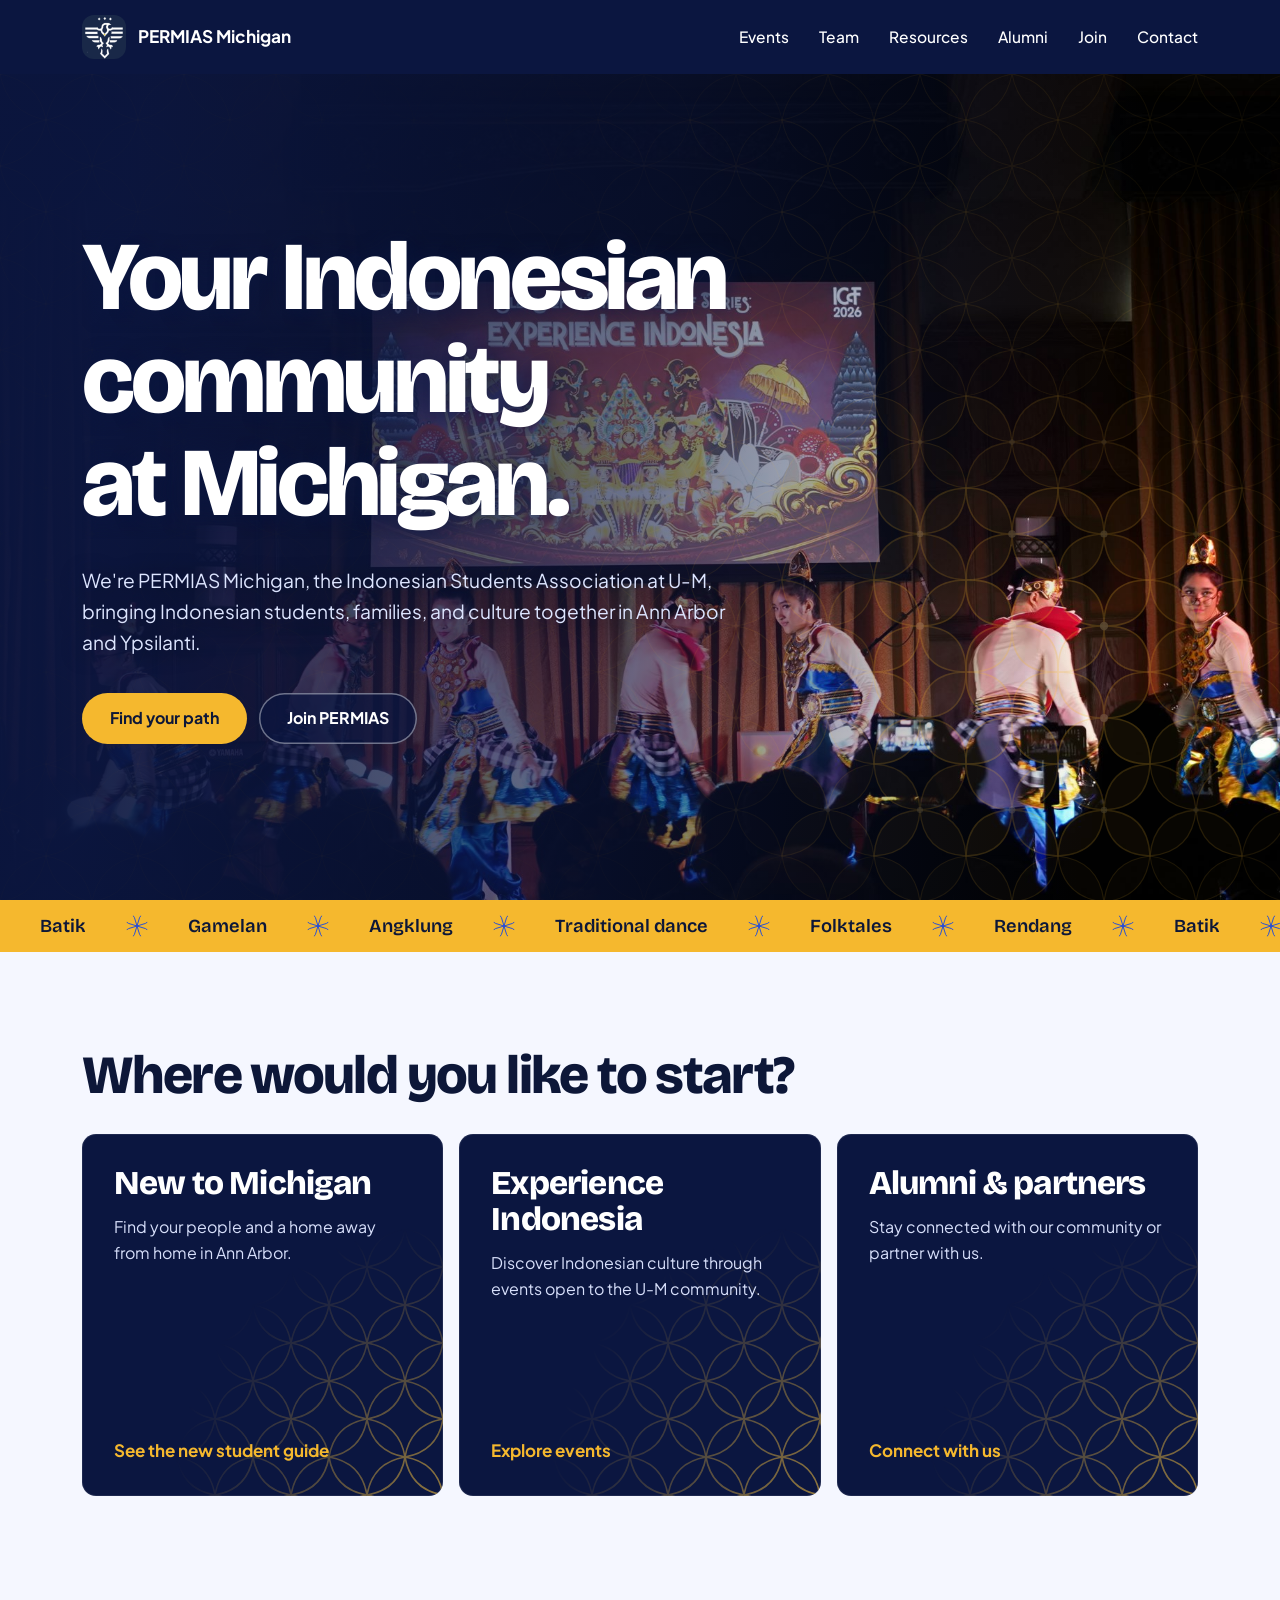
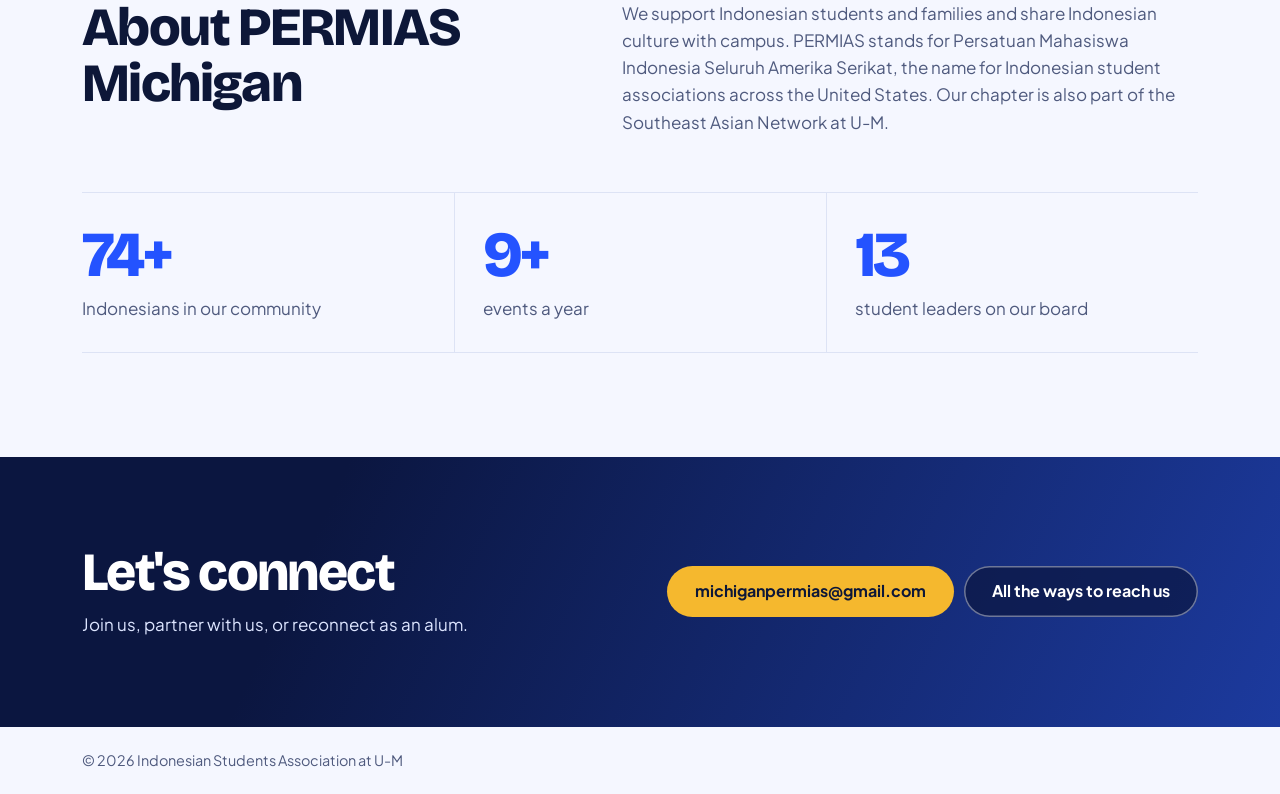
==== index.html @ 76fd30e3 "Add a Contact page with email and social links Co-Authored-By: Claude Opus 5.5 <noreply@anthropic.co" ====
<!doctype html>
<html lang="en">
<head>
<meta charset="utf-8">
<meta name="viewport" content="width=device-width, initial-scale=1">
<title>PERMIAS Michigan | Indonesian Students Association at U-M</title>
<meta name="description" content="The Indonesian Students Association at the University of Michigan, in Ann Arbor and Ypsilanti. Find community, events, and support with PERMIAS Michigan.">
<link rel="canonical" href="https://permias-michigan.github.io/">
<meta name="google-site-verification" content="ElSVhhSt5D8a2eiMkN7pmjzdXbxISYIVKENGP04A3Gk">
<meta name="theme-color" content="#0B1640">
<meta property="og:type" content="website">
<meta property="og:site_name" content="PERMIAS Michigan">
<meta property="og:title" content="PERMIAS Michigan">
<meta property="og:description" content="Your Indonesian community at the University of Michigan.">
<meta property="og:url" content="https://permias-michigan.github.io/">
<meta property="og:image" content="https://permias-michigan.github.io/assets/og.jpg">
<meta property="og:image:width" content="1200">
<meta property="og:image:height" content="630">
<meta name="twitter:card" content="summary_large_image">
<link rel="icon" href="assets/favicon.png">
<link rel="preconnect" href="https://fonts.googleapis.com">
<link rel="preconnect" href="https://fonts.gstatic.com" crossorigin>
<link href="https://fonts.googleapis.com/css2?family=Bricolage+Grotesque:opsz,wght@12..96,600;12..96,800&family=Plus+Jakarta+Sans:wght@400;500;700&display=swap" rel="stylesheet">
<link rel="stylesheet" href="css/styles.css?v=20261105a">
<script type="application/ld+json">
{
  "@context": "https://schema.org",
  "@graph": [
    {
      "@type": "WebSite",
      "@id": "https://permias-michigan.github.io/#website",
      "url": "https://permias-michigan.github.io/",
      "name": "PERMIAS Michigan",
      "alternateName": "Indonesian Students Association at U-M"
    },
    {
      "@type": "Organization",
      "@id": "https://permias-michigan.github.io/#organization",
      "name": "PERMIAS Michigan",
      "alternateName": [
        "PERMIAS University of Michigan",
        "PERMIAS U-M",
        "Indonesian Students Association at the University of Michigan"
      ],
      "url": "https://permias-michigan.github.io/",
      "logo": "https://permias-michigan.github.io/assets/logo.png",
      "email": "michiganpermias@gmail.com",
      "sameAs": [
        "https://www.instagram.com/indonesia.umich/"
      ]
    }
  ]
}
</script>
</head>
<body data-page="home">
<a class="skip" href="#main">Skip to content</a>
<header id="bar" class="bar"></header>
<main id="main">
<section class="hero" data-batik="hero">
  <div class="wrap hero-in">
    <h1><span class="ln"><span>Your Indonesian</span></span> <span class="ln"><span>community</span></span> <span class="ln"><span>at Michigan.</span></span></h1>
    <p class="hero-sub">We're PERMIAS Michigan, the Indonesian Students Association at U-M, bringing Indonesian students, families, and culture together in Ann Arbor and Ypsilanti.</p>
    <div class="actions hero-sub">
      <a class="btn sun" href="#paths">Find your path</a>
      <a class="btn ghost" href="join.html">Join PERMIAS</a>
    </div>
  </div>
</section>
<div class="marquee" aria-hidden="true"><div class="track"><div><span>Batik</span><span>Gamelan</span><span>Angklung</span><span>Traditional dance</span><span>Folktales</span><span>Rendang</span></div><div><span>Batik</span><span>Gamelan</span><span>Angklung</span><span>Traditional dance</span><span>Folktales</span><span>Rendang</span></div></div></div>
<div id="next-event"></div>
<section id="paths" class="paths-sec">
  <div class="wrap">
    <h2 class="reveal">Where would you like to start?</h2>
    <div class="paths">
      <a class="path p-navy reveal" href="resources.html#new-students">
        <h3>New to Michigan</h3>
        <p>Find your people and a home away from home in Ann Arbor.</p>
        <span class="go">See the new student guide</span>
      </a>
      <a class="path p-blue reveal" href="events.html">
        <h3>Experience Indonesia</h3>
        <p>Discover Indonesian culture through events open to the U-M community.</p>
        <span class="go">Explore events</span>
      </a>
      <a class="path p-gold reveal" href="alumni.html">
        <h3>Alumni &amp; partners</h3>
        <p>Stay connected with our community or partner with us.</p>
        <span class="go">Connect with us</span>
      </a>
    </div>
  </div>
</section>
<section id="about" class="wrap sec">
  <div class="intro reveal">
    <h2>About PERMIAS Michigan</h2>
    <p>We support Indonesian students and families and share Indonesian culture with campus. PERMIAS stands for Persatuan Mahasiswa Indonesia Seluruh Amerika Serikat, the name for Indonesian student associations across the United States. Our chapter is also part of the Southeast Asian Network at U-M.</p>
  </div>
  <ul class="stats reveal">
    <li><b data-count="80" data-suffix="+">80+</b><span>Indonesians in our community</span></li>
    <li><b data-count="10" data-suffix="+">10+</b><span>events a year</span></li>
    <li><b data-count="14">14</b><span>student leaders on our board</span></li>
  </ul>
</section>
</main>
<footer id="site-foot"></footer>
<script src="js/content.js?v=20261105a"></script>
<script src="js/main.js?v=20261105a"></script>
</body>
</html>
---- css/styles.css ----
:root{--night:#0B1640;--navy:#142458;--blue:#2453FF;--gold:#F5B82E;--gold-ink:#8A6200;--paper:#F5F7FF;--line:#DDE3F5;--ink:#0D1738;--soft:#4F5A7E;--ease:cubic-bezier(.2,.75,.2,1);--batik:url("../assets/kawung.svg")}
@view-transition{navigation:auto}
*{box-sizing:border-box}
html{scroll-behavior:smooth;scroll-padding-top:90px}
body{margin:0;background:var(--paper);color:var(--ink);font:400 1.0625rem/1.6 "Plus Jakarta Sans",system-ui,sans-serif;overflow-x:hidden}
img{display:block;max-width:100%}
a{color:inherit}
[hidden]{display:none!important}
:focus-visible{outline:3px solid var(--gold);outline-offset:3px}
h1,h2,h3,p,ul,ol,blockquote,figure{margin:0;padding:0}
ul,ol{list-style:none}
h1,h2,h3,.c-year,.card strong,.lead,blockquote{font-family:"Bricolage Grotesque","Plus Jakarta Sans",sans-serif}
.wrap{position:relative;max-width:1180px;margin-inline:auto;padding-inline:32px}
.sec{padding-block:104px}
.spaced{margin-top:88px}
.skip{position:absolute;left:-999px;background:var(--gold);padding:10px 16px;z-index:9}
.skip:focus{left:8px;top:8px}
.reveal{transition:opacity .75s var(--ease) var(--d,0ms),transform .75s var(--ease) var(--d,0ms)}
.js .reveal:not(.in){opacity:0;transform:translateY(26px)}

.bar{position:sticky;top:0;z-index:5;color:#fff;background:var(--night);transition:background .3s,box-shadow .3s}
.bar.scrolled{background:#0B1640f5;backdrop-filter:blur(14px);-webkit-backdrop-filter:blur(14px);box-shadow:0 8px 28px #0b164033}
.progress{position:absolute;left:0;right:0;bottom:0;height:2px;background:var(--gold);transform:scaleX(0);transform-origin:left}
.bar-in{display:flex;align-items:center;justify-content:space-between;min-height:74px}
.brand{display:flex;align-items:center;gap:12px;font-weight:700;font-size:1.08rem;text-decoration:none}
.brand img{width:44px;height:44px;border-radius:12px;transition:transform .5s var(--ease)}
.brand:hover img{transform:rotate(-6deg) scale(1.06)}
nav{display:flex;gap:30px}
nav a{position:relative;padding:8px 0;text-decoration:none;font-weight:500;font-size:.97rem}
nav a::after{content:"";position:absolute;left:0;right:0;bottom:2px;height:2px;background:var(--gold);transform:scaleX(0);transform-origin:right;transition:transform .35s var(--ease)}
nav a:hover::after,nav a[aria-current=page]::after{transform:scaleX(1);transform-origin:left}
.menu{display:none;padding:8px 18px;border:1px solid #ffffff55;border-radius:99px;background:none;color:#fff;font:inherit;font-weight:500;cursor:pointer}

.btn{position:relative;display:inline-block;overflow:hidden;padding:15px 28px;border:0;border-radius:99px;font:700 1rem/1.3 "Plus Jakarta Sans",sans-serif;text-decoration:none;text-align:center;cursor:pointer;transition:transform .3s var(--ease),box-shadow .3s,background .3s}
.btn:hover{transform:translateY(-3px)}
.sun{background:var(--gold);color:var(--ink)}
.sun:hover{box-shadow:0 12px 30px #f5b82e55}
.ghost{background:#0B1640b3;color:#fff;box-shadow:inset 0 0 0 1.5px #ffffff66}
.ghost:hover{background:#fff;color:var(--night)}
.blue{background:var(--blue);color:#fff}

.batik{position:absolute;inset:0;width:100%;height:100%;pointer-events:none}
.hero{position:relative;overflow:hidden;background:radial-gradient(90% 120% at 85% 20%,#1C3A9E 0,var(--night) 62%);color:#fff;touch-action:pan-y}
.hero-in{display:flex;flex-direction:column;justify-content:center;min-height:calc(100vh - 74px);max-height:900px;padding-block:80px}
.hero h1,p.hero-sub{text-shadow:0 2px 22px #0b1640d9}
h1{font-size:clamp(3rem,7.6vw,6.4rem);line-height:.98;font-weight:800;letter-spacing:-.035em}
.ln{display:block;overflow:hidden;padding-bottom:.08em}
.ln>span{display:block;animation:up 1s var(--ease) both}
.ln:nth-child(2)>span{animation-delay:.1s}
.ln:nth-child(3)>span{animation-delay:.2s}
@keyframes up{from{transform:translateY(105%)}}
.hero-sub{animation:fade 1s var(--ease) .45s both}
@keyframes fade{from{opacity:0;transform:translateY(16px)}}
p.hero-sub{max-width:46ch;margin-top:26px;font-size:1.2rem;color:#DDE5FF}
.actions{display:flex;flex-wrap:wrap;gap:12px;margin-top:36px}

.marquee{overflow:hidden;background:var(--gold);color:var(--ink)}
.track{display:flex;width:max-content;animation:slide 34s linear infinite}
.marquee:hover .track{animation-play-state:paused}
.track>div{display:flex}
.track span{display:flex;align-items:center;gap:40px;padding:15px 0 15px 40px;font:600 1.15rem "Bricolage Grotesque",sans-serif;white-space:nowrap}
.track span::after{content:"";width:22px;height:22px;background:url("../assets/kawung-blue.svg") center/44px;border-radius:50%}
@keyframes slide{to{transform:translateX(-50%)}}

h2{font-size:clamp(2rem,4.2vw,3.4rem);line-height:1.05;font-weight:800;letter-spacing:-.03em;margin-bottom:30px}
.intro{display:grid;grid-template-columns:1fr 1.2fr;gap:60px;align-items:start}
.intro h2{margin:0}
.intro p{color:var(--soft)}
.spot{position:relative;isolation:isolate;transform:var(--tilt,none);transition:transform .25s ease-out,box-shadow .3s,border-color .3s,opacity .75s var(--ease),translate .75s}
.spot::before{content:"";position:absolute;inset:0;z-index:-1;border-radius:inherit;background:var(--batik) center/64px;opacity:0;transition:opacity .3s;-webkit-mask-image:radial-gradient(190px at var(--mx,50%) var(--my,50%),#000,transparent);mask-image:radial-gradient(190px at var(--mx,50%) var(--my,50%),#000,transparent)}
.spot:hover::before{opacity:.75}

.festival{background:var(--night);color:#fff}
.fest-head{margin-bottom:44px}
.fest-head h2{margin-bottom:10px}
.tag{display:inline-block;margin-bottom:16px;padding:5px 14px;border-radius:99px;box-shadow:inset 0 0 0 1px #ffffff55;color:#fff!important;font-weight:500!important;font-size:.9rem!important}
.fest-actions{display:flex;flex-wrap:wrap;gap:12px;margin-top:36px}
.fest-actions .btn{margin:0}
.fest-head p{color:var(--gold);font-weight:700;font-size:1.12rem}
.festival .btn{margin-top:36px}
.stepper{--on:var(--gold);--muted:#ffffff2e;--dim:#BCC8EE;--box:#ffffff0d}
.light .stepper{--on:var(--blue);--muted:var(--line);--dim:var(--soft);--box:#fff}
.steps{position:relative;display:flex;gap:0;overflow-x:auto;scrollbar-width:none;padding-top:8px}
.steps::-webkit-scrollbar{display:none}
.steps::before,.fill{content:"";position:absolute;left:10%;width:80%;top:17px;height:2px;background:var(--muted)}
.fill{z-index:1;background:var(--on);transform:scaleX(var(--p,0));transform-origin:left;transition:transform .6s var(--ease)}
.step{position:relative;z-index:2;flex:1 0 150px;padding:30px 12px 18px;border:0;background:none;color:inherit;font:inherit;text-align:center;cursor:pointer}
.step::before{content:"";position:absolute;left:50%;top:0;width:20px;height:20px;margin-left:-10px;border-radius:50%;background:var(--night);box-shadow:inset 0 0 0 2px var(--muted);transition:background .3s,box-shadow .3s,transform .3s var(--ease)}
.light .step::before{background:var(--paper)}
.step.done::before{background:var(--on);box-shadow:none}
.step[aria-selected=true]::before{transform:scale(1.35);box-shadow:0 0 0 6px color-mix(in srgb,var(--on) 25%,transparent)}
.step:hover::before{transform:scale(1.25)}
.step time{display:block;font-weight:700;font-size:.92rem;color:var(--on)}
.step span{display:block;margin-top:3px;font-weight:500;font-size:.95rem;line-height:1.3;color:var(--dim);transition:color .2s}
.step[aria-selected=true] span,.step:hover span{color:inherit}
.panel{margin-top:18px;padding:38px 42px;min-height:186px;border-radius:24px;background:var(--box);box-shadow:inset 0 0 0 1px var(--muted)}
.panel-in{animation:fade .5s var(--ease) both}
.panel h3{font-size:clamp(1.6rem,3vw,2.3rem);line-height:1.1;font-weight:800;letter-spacing:-.02em}
.where{margin:8px 0 10px;font-weight:700;color:var(--on)}
.light .where{color:var(--blue)}
.panel p:last-child{max-width:62ch;color:var(--dim)}

.page-head{position:relative;overflow:hidden;background:radial-gradient(90% 130% at 85% 10%,#1C3A9E 0,var(--night) 65%);color:#fff;touch-action:pan-y}
.page-head .wrap{padding-block:84px}
.page-head h1{max-width:18ch;font-size:clamp(2.7rem,6vw,5rem);animation:fade .9s var(--ease) both}
.page-head p{margin-top:14px;max-width:50ch;font-size:1.2rem;color:#DDE5FF;animation:fade .9s var(--ease) .12s both}
.page-head p:empty{display:none}
.back{display:inline-block;margin-bottom:18px;font-weight:700;color:var(--gold)}
.facts{display:flex;flex-wrap:wrap;gap:10px;margin-top:24px;animation:fade .9s var(--ease) .22s both}
.facts li{padding:7px 16px;border-radius:99px;background:#ffffff14;box-shadow:inset 0 0 0 1px #ffffff40;font-weight:500;font-size:.94rem}
.note{color:var(--soft)}
.past-head{margin:88px 0 30px}
.past-head h2{margin:0}
.filters{display:flex;flex-wrap:wrap;gap:8px}
.chip{padding:9px 18px;border:1px solid var(--line);border-radius:99px;background:#fff;color:var(--ink);font:500 .95rem "Plus Jakarta Sans",sans-serif;cursor:pointer;transition:background .25s,color .25s,border-color .25s}
.chip:hover{border-color:var(--blue)}
.chip[aria-pressed=true]{background:var(--night);border-color:var(--night);color:#fff}
.cards{display:grid;grid-template-columns:repeat(3,1fr);gap:18px}
.cards .wide{grid-column:span 2}
.cards .full{grid-column:1/-1}
.two-up{grid-template-columns:repeat(2,1fr)}
.two-up .card{min-height:190px}
.two-up .wide .card{min-height:320px}
.two-up li:not(.wide) .card strong{margin-top:auto}
.card{display:flex;flex-direction:column;height:100%;min-height:300px;padding:30px;border-radius:24px;background:#fff;box-shadow:inset 0 0 0 1px var(--line);text-decoration:none;overflow:hidden}
.card::before{background-image:url("../assets/kawung-blue.svg")}
.card:hover{box-shadow:inset 0 0 0 1px var(--blue),0 22px 50px #0b164022}
.wide .card{background:var(--night);color:#fff;box-shadow:none}
.wide .card::before{background-image:var(--batik)}
.wide .card::after{content:"";position:absolute;inset:0;z-index:-2;background:var(--batik) right center/96px;opacity:.16;-webkit-mask-image:linear-gradient(90deg,transparent 35%,#000);mask-image:linear-gradient(90deg,transparent 35%,#000)}
.full .card{min-height:230px}
.wide .c-year{color:var(--gold)}
.wide .c-go{color:var(--gold)}
.card img{width:calc(100% + 60px);max-width:none;margin:-30px -30px 22px;height:200px;object-fit:cover;transition:transform .6s var(--ease)}
.card:hover img{transform:scale(1.05)}
.c-year{font-size:3.2rem;font-weight:800;letter-spacing:-.04em;line-height:1;margin-bottom:auto;padding-bottom:30px;color:var(--blue)}
.card strong{font-size:1.35rem;line-height:1.18;font-weight:800;letter-spacing:-.015em;margin-bottom:8px}
.wide .card strong{font-size:2rem}
.c-sum{font-size:.98rem;opacity:.86}
.c-go{margin-top:14px;font-weight:700;font-size:.95rem;color:var(--blue);transition:transform .3s var(--ease)}
.card:hover .c-go{transform:translateX(6px)}
.lead{max-width:30ch;font-size:clamp(1.6rem,3.2vw,2.5rem);line-height:1.15;font-weight:600;letter-spacing:-.02em;margin-bottom:28px}
.pills{display:flex;flex-wrap:wrap;gap:10px}
.pills li{padding:9px 18px;border-radius:99px;background:#fff;box-shadow:inset 0 0 0 1px var(--line);font-weight:500;font-size:.96rem;transition:transform .3s var(--ease),box-shadow .3s}
.pills li:hover{transform:translateY(-3px);box-shadow:inset 0 0 0 1px var(--blue)}
blockquote{position:relative;overflow:hidden;margin-top:52px;padding:64px 56px;border-radius:24px;background:var(--night);color:#fff;font-size:clamp(1.7rem,3.8vw,3rem);line-height:1.1;font-weight:800;letter-spacing:-.025em}
cite{position:relative;z-index:1;display:block;margin-top:18px;font:500 .95rem/1.4 "Plus Jakarta Sans",sans-serif;letter-spacing:0;color:var(--gold)}
.gallery{display:grid;grid-template-columns:repeat(auto-fill,minmax(250px,1fr));gap:14px}
.gallery button{position:relative;display:block;width:100%;padding:0;border:0;background:none;cursor:zoom-in;border-radius:18px;overflow:hidden}
.gallery img{width:100%;aspect-ratio:4/3;object-fit:cover;transition:transform .6s var(--ease)}
.gallery button:hover img{transform:scale(1.06)}
.cap{position:absolute;left:10px;right:10px;bottom:10px;padding:6px 12px;border-radius:12px;background:#0b1640d9;color:#fff;font-size:.9rem;text-align:left;opacity:0;transform:translateY(6px);transition:opacity .3s,transform .3s}
.gallery button:hover .cap,.gallery button:focus-visible .cap{opacity:1;transform:none}
.viewer{width:min(1000px,94vw);max-height:94vh;padding:16px;border:0;border-radius:24px;background:#fff;color:var(--ink)}
.viewer[open]{animation:fade .35s var(--ease)}
.viewer::backdrop{background:#0B1640e8}
.viewer img{width:100%;max-height:72vh;object-fit:contain;border-radius:12px}
.swap{animation:fade .35s var(--ease)}
.viewer figcaption{margin-top:10px}
.v-ctl{display:flex;flex-wrap:wrap;gap:8px;margin-top:12px}
.v-ctl button{padding:9px 18px;border:1px solid var(--line);border-radius:99px;background:#fff;color:var(--ink);font:inherit;font-weight:500;cursor:pointer}
.v-ctl button:hover{border-color:var(--blue)}
.v-close{margin-left:auto}
.pager:empty{display:none}
.pager{display:flex;flex-wrap:wrap;gap:12px 28px;margin-top:72px;padding-top:26px;border-top:1px solid var(--line);font-weight:500}
.pager .next{margin-left:auto;font-weight:700;color:var(--blue)}
.people{display:grid;grid-template-columns:repeat(4,1fr);gap:18px}
.person{padding:18px 18px 24px;border-radius:24px;background:#fff;box-shadow:inset 0 0 0 1px var(--line)}
.person::before{background-image:url("../assets/kawung-blue.svg")}
.person:hover{box-shadow:inset 0 0 0 1px var(--blue),0 22px 50px #0b164022}
.avatar{position:relative;aspect-ratio:1;border-radius:16px;overflow:hidden;margin-bottom:16px;background:var(--night) var(--batik) center/72px;transition:background-size .7s var(--ease)}
.person:hover .avatar{background-size:92px}
.avatar img{width:100%;height:100%;object-fit:cover;transition:transform .6s var(--ease)}
.person:hover .avatar img{transform:scale(1.05)}
.person h3{font-size:1.35rem;line-height:1.2;font-weight:800;letter-spacing:-.015em}
.person .role{color:var(--blue);font-weight:700}
.person p{font-size:.95rem}
.join{display:flex;flex-direction:column;justify-content:flex-end;gap:6px;background:var(--night);color:#fff;box-shadow:none;padding:26px}
.join .btn{margin-top:14px}
.contact{position:relative;overflow:hidden;background:linear-gradient(115deg,var(--night) 25%,#1C3A9E);color:#fff;touch-action:pan-y}
.contact-in{display:flex;align-items:center;justify-content:space-between;gap:30px;flex-wrap:wrap;padding-block:88px}
.contact h2{margin-bottom:10px}
.contact p{color:#DDE5FF}
.contact-links{display:flex;flex-wrap:wrap;gap:10px}
.mail{overflow-wrap:anywhere}
.foot{padding-block:22px;color:var(--soft);font-size:.9rem}
.hero-photo{position:absolute;inset:0;width:100%;height:100%;object-fit:cover;animation:drift 18s ease-out both}
@keyframes drift{from{transform:scale(1.1)}}
.hero-shade{position:absolute;inset:0;background:linear-gradient(95deg,#0B1640f2 10%,#0B164099 50%,#0B164000 85%)}
.has-photo .batik{opacity:.28}
.wide .card img{height:340px;object-position:center 55%}
.paths-sec{padding-top:96px}
.paths{display:grid;grid-template-columns:repeat(3,1fr);gap:16px}
.path{position:relative;isolation:isolate;overflow:hidden;aspect-ratio:1;display:flex;flex-direction:column;padding:32px;border-radius:14px;background:var(--night);color:#fff;text-decoration:none;box-shadow:inset 0 0 0 1px #ffffff14;transition:background .35s,box-shadow .35s,translate .35s var(--ease),opacity .75s var(--ease) var(--d,0ms),transform .75s var(--ease) var(--d,0ms)}
.path::before{content:"";position:absolute;z-index:-1;inset:0;background:var(--batik) right bottom/76px;opacity:.55;-webkit-mask-image:radial-gradient(75% 75% at 100% 100%,#000,transparent);mask-image:radial-gradient(75% 75% at 100% 100%,#000,transparent);transition:opacity .4s,background-size .8s var(--ease)}
.path:hover,.path:focus-visible{background:var(--navy);translate:0 -6px;box-shadow:inset 0 0 0 1px var(--gold),0 22px 44px #0b164033}
.path:hover::before,.path:focus-visible::before{opacity:1;background-size:92px}
.path h3{font-size:clamp(1.7rem,2.6vw,2.2rem);line-height:1.08;font-weight:800;letter-spacing:-.025em;margin-bottom:12px}
.path p{max-width:28ch;font-size:1rem;color:#D7DFFA}
.go{margin-top:auto;font-weight:700;color:var(--gold);transition:transform .35s var(--ease)}
.path:hover .go{transform:translateX(6px)}
.team-filters{margin-bottom:56px}
.dept+.dept{margin-top:80px}
.dept-head{display:flex;flex-wrap:wrap;align-items:baseline;gap:6px 22px;margin-bottom:26px}
.dept-head h2{margin:0}
.dept-head p{color:var(--soft)}
.join-row{display:flex;flex-wrap:wrap;align-items:center;justify-content:space-between;gap:22px;margin-top:72px;padding:40px 44px;border-radius:24px;background:var(--night);color:#fff}
.join-row h2{margin-bottom:6px;font-size:clamp(1.6rem,3vw,2.3rem)}
.person{padding:0;overflow:hidden}
.person-btn{display:flex;flex-direction:column;align-items:flex-start;width:100%;height:100%;padding:14px 14px 20px;border:0;background:none;color:inherit;font:inherit;text-align:left;cursor:pointer}
.person-btn .avatar{width:100%;margin-bottom:14px}
.p-name{font:800 1.35rem/1.2 "Bricolage Grotesque",sans-serif;letter-spacing:-.015em}
.person-btn .role{color:var(--blue);font-weight:700;font-size:.92rem;line-height:1.35}
.p-deg{margin-top:4px;color:var(--soft);font-size:.92rem;line-height:1.4}
.p-go{margin-top:auto;padding-top:12px;font-weight:700;font-size:.92rem;color:var(--blue);transition:transform .3s var(--ease)}
.person:hover .p-go{transform:translateX(6px)}
.avatar{aspect-ratio:4/5;background-size:64px;background-position:center}
.pf-card:has(.pf-photo[hidden]){grid-template-columns:1fr;min-height:0;height:auto}
.profile{width:min(900px,94vw);max-height:92vh;padding:0;border:0;border-radius:24px;overflow:auto;background:#fff;color:var(--ink)}
.profile[open]{animation:fade .35s var(--ease)}
.profile::backdrop{background:#0B1640e8}
.pf-card{display:grid;grid-template-columns:minmax(0,5fr) minmax(0,6fr);min-height:460px}
.pf-photo{width:100%;height:100%;object-fit:cover;object-position:center top;background:var(--night)}
.pf-right{display:flex;flex-direction:column;padding:34px}
.pf-body{flex:1}
.pf-in{animation:fade .4s var(--ease) both}
.pf-in h2{margin-bottom:6px;font-size:clamp(2.2rem,5vw,3.2rem)}
.pf-in .role{color:var(--blue);font-weight:700}
.pf-deg{color:var(--soft)}
.pf-in dl{margin:22px 0}
.pf-in dt{margin-top:14px;font-weight:700}
.pf-in dd{margin:0;color:var(--soft)}
.pf-count{align-self:center;margin-left:6px;color:var(--soft);font-size:.92rem}
.stats{display:grid;grid-template-columns:repeat(3,1fr);margin-top:56px;border-block:1px solid var(--line)}
.stats li{padding:30px 28px;border-left:1px solid var(--line)}
.stats li:first-child{border-left:0;padding-left:0}
.stats b{display:block;font:800 clamp(2.6rem,5vw,4.2rem)/1 "Bricolage Grotesque",sans-serif;letter-spacing:-.04em;color:var(--blue)}
.stats span{display:block;margin-top:8px;color:var(--soft)}
.res-title{margin-top:72px}
.res-title:first-child{margin-top:0}
.res-title{scroll-margin-top:96px}
.res-grid{display:grid;grid-template-columns:repeat(3,1fr);gap:16px}
.res-card{display:flex;flex-direction:column;height:100%;min-height:230px;padding:28px;border-radius:14px;background:#fff;box-shadow:inset 0 0 0 1px var(--line);text-decoration:none}
.res-card::before{background-image:url("../assets/kawung-blue.svg")}
.res-card:hover{box-shadow:inset 0 0 0 1px var(--blue),0 18px 40px #0b164022}
.res-card h3{font-size:1.35rem;line-height:1.2;font-weight:800;letter-spacing:-.015em;margin-bottom:10px}
.res-card p{color:var(--soft);font-size:.98rem}
.res-card .c-go{margin-top:auto;padding-top:16px}
.res-card:hover .c-go{transform:translateX(6px)}
.ev-copy{max-width:62ch;margin-bottom:24px;color:var(--soft)}
.has-photo-panel{display:grid;grid-template-columns:1fr 1fr;gap:32px;align-items:center}
.panel-photo{width:100%;height:320px;object-fit:cover;border-radius:16px;animation:fade .5s var(--ease) both}
.dept{display:grid;grid-template-columns:230px minmax(0,1fr);gap:32px;padding-block:44px;border-top:1px solid var(--line)}
.dept+.dept{margin-top:0}
.dept:first-child{border-top:0;padding-top:0}
.dept-head{display:block;margin:0;position:sticky;top:96px;align-self:start}
.dept-head h2{font-size:1.65rem;line-height:1.15;letter-spacing:-.02em;margin-bottom:8px}
.dept-head p{font-size:.95rem;line-height:1.45}
.dept .people{grid-template-columns:repeat(3,minmax(0,1fr));gap:16px}
.profile{overflow:hidden}
.pf-card{height:min(620px,92vh)}
.pf-photo{min-height:0}
.pf-right{min-height:0}
.pf-body{min-height:0;overflow:auto;padding-right:8px}
.pf-right .v-ctl{padding-top:14px;border-top:1px solid var(--line)}
.pf-pro{color:var(--soft);font-size:.95rem;margin-bottom:6px}
.pf-bio{margin-top:16px;color:var(--ink);max-width:60ch}
.pf-clubs{display:flex;flex-wrap:wrap;gap:6px;margin-top:6px}
.pf-clubs li{padding:4px 12px;border-radius:99px;background:var(--paper);box-shadow:inset 0 0 0 1px var(--line);font-size:.9rem}
.c-tag{align-self:flex-start;margin-bottom:10px;padding:4px 12px;border-radius:99px;background:var(--paper);box-shadow:inset 0 0 0 1px var(--line);color:var(--ink);font-size:.85rem;font-weight:700}
.wide .c-tag{background:var(--gold);box-shadow:none}
.two-up li:not(.wide) .c-tag{margin-top:auto}
.two-up li:not(.wide) .card strong{margin-top:0}
.wide .card img{object-position:center 42%}
.speakers{display:grid;grid-template-columns:repeat(2,1fr);gap:16px}
.speakers li{padding:26px;border-radius:14px;background:#fff;box-shadow:inset 0 0 0 1px var(--line)}
.speakers h3{font-size:1.35rem;font-weight:800;letter-spacing:-.015em}
.speakers p{color:var(--soft);margin:4px 0 10px}
.speakers .c-go{display:inline-block;margin-top:0}
.res-btn{width:100%;border:0;font:inherit;color:inherit;text-align:left;cursor:pointer}
.g-dialog{width:min(820px,94vw);max-height:90vh;padding:32px;border:0;border-radius:20px;background:#fff;color:var(--ink);overflow:auto}
.g-dialog[open]{animation:fade .3s var(--ease)}
.g-dialog::backdrop{background:#0B1640e8}
.g-head{display:flex;align-items:center;justify-content:space-between;margin-bottom:22px}
.g-head h2{margin:0;font-size:clamp(1.5rem,4vw,2rem)}
.g-head{gap:12px}
.g-intro{margin:-10px 0 18px;color:var(--soft)}
.g-close{padding:8px 18px;border:1px solid var(--line);border-radius:99px;background:#fff;color:var(--ink);font:inherit;font-weight:500;cursor:pointer}
.g-list{display:grid;grid-template-columns:1fr 1fr;gap:26px}
.g-wide{grid-column:1/-1}
.g-list h4{margin:0 0 10px;font-size:1rem}
.g-list ul{display:grid;gap:8px}
.g-stores{grid-template-columns:repeat(2,1fr)}
#groups-dialog .g-stores{grid-template-columns:repeat(3,1fr)}
.g-list a{display:block;height:100%;padding:12px 14px;border-radius:10px;background:var(--paper);text-decoration:none;box-shadow:inset 0 0 0 1px var(--line)}
.g-list a:hover{box-shadow:inset 0 0 0 1px var(--blue)}
.g-list b{display:block;line-height:1.3}
.g-list span{display:block;margin-top:2px;color:var(--soft);font-size:.9rem;line-height:1.35}
.g-note{margin-top:10px;font-size:.88rem}
.c-year{font-size:clamp(1.5rem,2.4vw,1.9rem);letter-spacing:-.025em;line-height:1.15;padding-bottom:22px}
.next-band{background:#fff;border-bottom:1px solid var(--line)}
.next-in{display:flex;align-items:center;gap:32px;flex-wrap:wrap;padding-block:26px}
.next-num{display:flex;align-items:baseline;gap:8px;color:var(--blue)}
.next-num b{font:800 clamp(2.6rem,5vw,3.6rem)/1 "Bricolage Grotesque",sans-serif;letter-spacing:-.04em}
.next-num span{font-weight:700}
.next-text{flex:1 1 280px}
.next-kick{font-size:.9rem;font-weight:700;color:var(--gold-ink)}
.next-title{font:800 1.4rem/1.2 "Bricolage Grotesque",sans-serif;text-decoration:none}
.next-title:hover{text-decoration:underline}
.cal-links{display:flex;flex-wrap:wrap;gap:8px}
.btn.cal{padding:11px 18px;background:#fff;color:var(--ink);box-shadow:inset 0 0 0 1px var(--line);font-size:.92rem}
.btn.cal:hover{box-shadow:inset 0 0 0 1px var(--blue)}
#event-body>.cal-links{margin-bottom:24px}
.join-grid{display:grid;grid-template-columns:1fr 1.2fr;gap:60px}
.join-copy{max-width:42ch}
.join-form{display:grid;gap:18px;padding:30px;border-radius:14px;background:#fff;box-shadow:inset 0 0 0 1px var(--line)}
.join-form label,.alumni-tools label{display:grid;gap:6px;font-weight:700;font-size:.95rem}
.join-form input:not([type=checkbox]),.join-form select,.alumni-tools input,.alumni-tools select{width:100%;padding:11px 13px;border:1px solid #b9c3de;border-radius:8px;background:#fff;color:var(--ink);font:400 1rem "Plus Jakarta Sans",sans-serif}
.join-form fieldset{margin:0;padding:0;border:0;display:grid;gap:8px}
.join-form legend{margin-bottom:8px;font-weight:700;font-size:.95rem}
.join-form .check{display:flex;align-items:center;gap:9px;font-weight:400}
.join-form .check input{width:17px;height:17px;accent-color:var(--blue)}
.join-form .btn{justify-self:start}
.alumni-tools{display:grid;grid-template-columns:1fr 220px;gap:14px;margin-bottom:14px}
.alumni-list{display:grid;grid-template-columns:repeat(3,1fr);gap:16px;margin-top:14px}
.alum{padding:24px;border-radius:14px;background:#fff;box-shadow:inset 0 0 0 1px var(--line)}
.alum h3{font-size:1.25rem;font-weight:800}
.alum-meta{color:var(--blue);font-weight:700;font-size:.93rem}
.alum p{font-size:.95rem}
.alum .c-go{display:inline-block}
#alumni-empty{margin-top:0;margin-bottom:16px}
.alumni-actions{display:grid;grid-template-columns:1fr 1fr;gap:16px;margin-top:16px}
.alumni-actions .res-card{min-height:190px}
.alumni-actions .c-go{margin-top:auto;padding-top:14px}
.hero .hero-photo{opacity:0;transform:scale(1.03);animation:none;transition:opacity 1.6s ease,transform 8s linear}
.hero .hero-photo.on{opacity:1;transform:scale(1.09)}
.two-up .card img{height:230px}
.card.accent{background:var(--night);color:#fff;border:3px solid var(--gold);box-shadow:none}
.card.accent::before{background-image:var(--batik)}
.card.accent:hover{box-shadow:0 22px 50px #0b164040}
.card.accent .c-year,.card.accent .c-go{color:var(--gold)}
.card.accent .c-tag{background:var(--gold);box-shadow:none}
.card.accent img{width:calc(100% + 54px);margin:-27px -27px 22px}
@media (max-width:860px){
  .wrap{padding-inline:16px}
  .sec{padding-block:68px}
  .spaced{margin-top:64px}
  .menu{display:block}
  nav{display:none;position:absolute;left:0;right:0;top:100%;gap:0;background:var(--night);flex-direction:column;padding:6px 16px 16px;box-shadow:0 12px 24px #0b164040}
  nav.open{display:flex}
  nav a{padding:12px 0}
  nav a::after{display:none}
  nav a[aria-current=page]{color:var(--gold)}
  .hero-in{min-height:0;padding-block:72px 84px}
  .intro{grid-template-columns:1fr;gap:18px;margin-bottom:36px}
  .cards,.two-up{grid-template-columns:1fr}
  .dept{grid-template-columns:1fr;gap:18px;padding-block:32px}
  .dept-head{position:static}
  .dept .people{grid-template-columns:repeat(2,minmax(0,1fr));gap:12px}
  .has-photo-panel{grid-template-columns:1fr;gap:18px}
  .panel-photo{height:240px}
  .speakers{grid-template-columns:1fr}
  .next-in{gap:14px}
  .join-grid,.alumni-tools,.alumni-list,.alumni-actions{grid-template-columns:1fr}
  .join-grid{gap:26px}
  .join-form{padding:22px 18px}
  .res-grid{grid-template-columns:1fr}
  .g-dialog{padding:22px 18px}
  .g-list,.g-stores,#groups-dialog .g-stores{grid-template-columns:1fr}
  .res-card{min-height:0}
  .res-title{margin-top:52px}
  .stats{grid-template-columns:1fr}
  .stats li,.stats li:first-child{padding:20px 0;border-left:0;border-top:1px solid var(--line)}
  .stats li:first-child{border-top:0}
  .paths{grid-template-columns:1fr}
  .path{aspect-ratio:auto;min-height:250px;padding:26px 24px}
  .paths-sec{padding-top:68px}
  .join-row{padding:30px 24px;margin-top:56px}
  .dept+.dept{margin-top:60px}
  .cards .wide,.cards .full{grid-column:auto}
            .card{min-height:250px}
  .step{flex-basis:120px}
  .steps::before,.fill{left:60px;width:480px}
  .panel{padding:26px 22px;min-height:210px}
  blockquote{padding:40px 26px}
  .people{grid-template-columns:repeat(2,1fr);gap:12px}
  .profile{overflow:auto}
  .pf-card{grid-template-columns:1fr;min-height:0;height:auto}
  .pf-body{overflow:visible;padding-right:0}
  .pf-photo{height:340px;object-position:center 60%}
  .v-close{margin-left:0}
  .pf-right{padding:24px 20px}
  .page-head .wrap{padding-block:56px}
  .pager .next{margin-left:0}
  .contact-in{padding-block:64px}
  .past-head{margin-top:64px}
}
@media (prefers-reduced-motion:reduce){
  html{scroll-behavior:auto}
  @view-transition{navigation:none}
  *,*::before,*::after{animation:none!important;transition:none!important}
  .track{flex-wrap:wrap;width:auto}
  .track>div:last-child{display:none}
}

blockquote{isolation:isolate}
blockquote .batik{z-index:-1}
.reach-mail{position:relative;overflow:hidden;display:flex;align-items:center;justify-content:space-between;gap:30px;flex-wrap:wrap;padding:44px;border-radius:28px;background:linear-gradient(115deg,var(--night) 25%,#1C3A9E);color:#fff}
.reach-mail>div{position:relative;min-width:0}
.reach-mail p{margin-top:8px;color:#DDE5FF}
.reach-address{display:inline-block;margin-top:18px;color:var(--gold);font-family:"Bricolage Grotesque",sans-serif;font-weight:800;font-size:clamp(1.25rem,3.4vw,2.2rem);letter-spacing:-.015em;overflow-wrap:anywhere}
.reach-actions{display:flex;flex-wrap:wrap;gap:10px}
.reach-sec{padding-top:0}
.reach-sec h2{margin-bottom:24px}
.reach-grid{display:grid;grid-template-columns:repeat(2,1fr);gap:16px}
.reach-tile{display:flex;flex-direction:column;padding:28px;border-radius:22px;background:#fff;box-shadow:inset 0 0 0 1px var(--line);color:var(--ink);text-decoration:none;transition:box-shadow .25s,transform .25s var(--ease)}
.reach-tile:hover,.reach-tile:focus-visible{box-shadow:inset 0 0 0 2px var(--blue);transform:translateY(-3px)}
.reach-tile strong{font-family:"Bricolage Grotesque",sans-serif;font-size:1.6rem;font-weight:800;letter-spacing:-.015em}
.reach-handle{margin-top:4px;font-weight:700;color:var(--blue);overflow-wrap:anywhere}
.reach-note{margin-top:12px;color:var(--soft)}
.reach-list{border-top:1px solid var(--line)}
.reach-list a{display:flex;justify-content:space-between;gap:8px 24px;flex-wrap:wrap;padding:20px 4px;border-bottom:1px solid var(--line);color:var(--ink);text-decoration:none;transition:padding .25s var(--ease),color .2s}
.reach-list a:hover,.reach-list a:focus-visible{padding-left:12px;color:var(--blue)}
.reach-list b{font-size:1.1rem}
.reach-list span{color:var(--soft)}
@media (max-width:700px){.reach-mail{padding:30px 24px}.reach-grid{grid-template-columns:1fr}.reach-list a{flex-direction:column}}
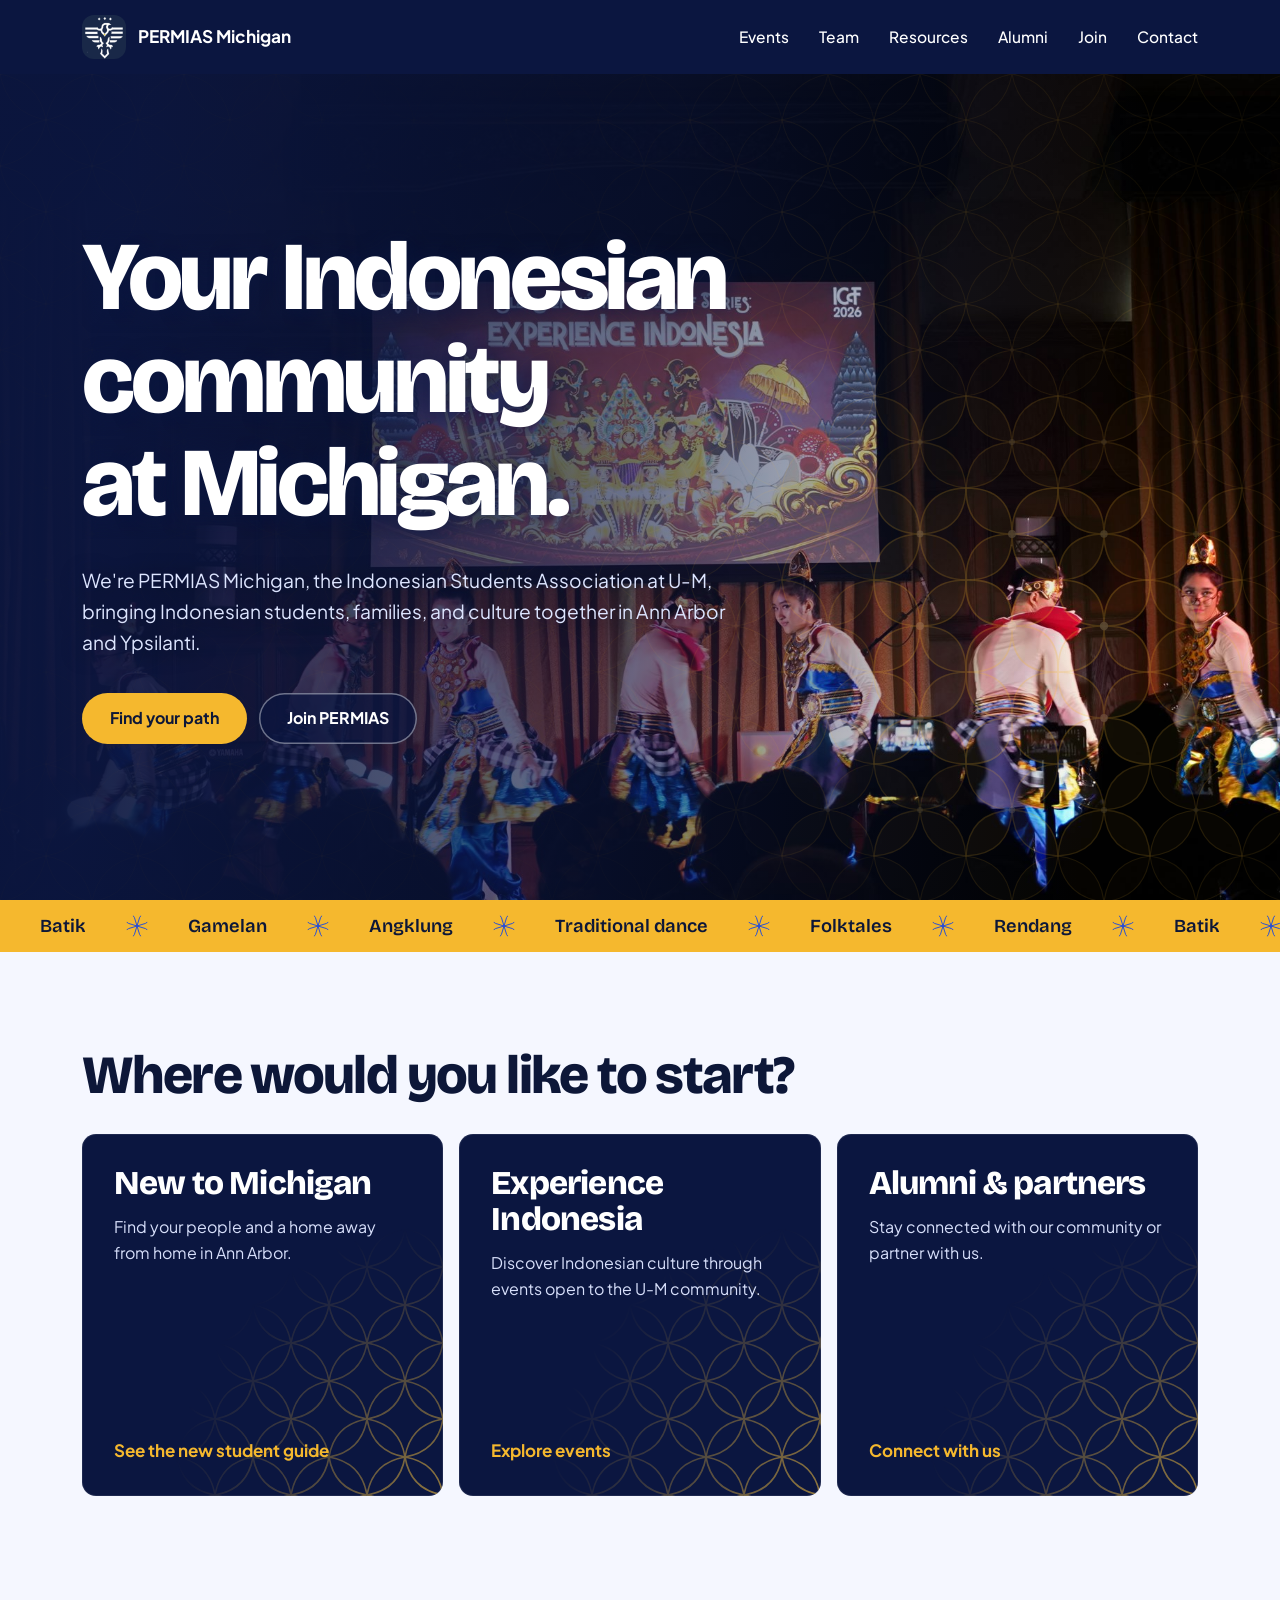
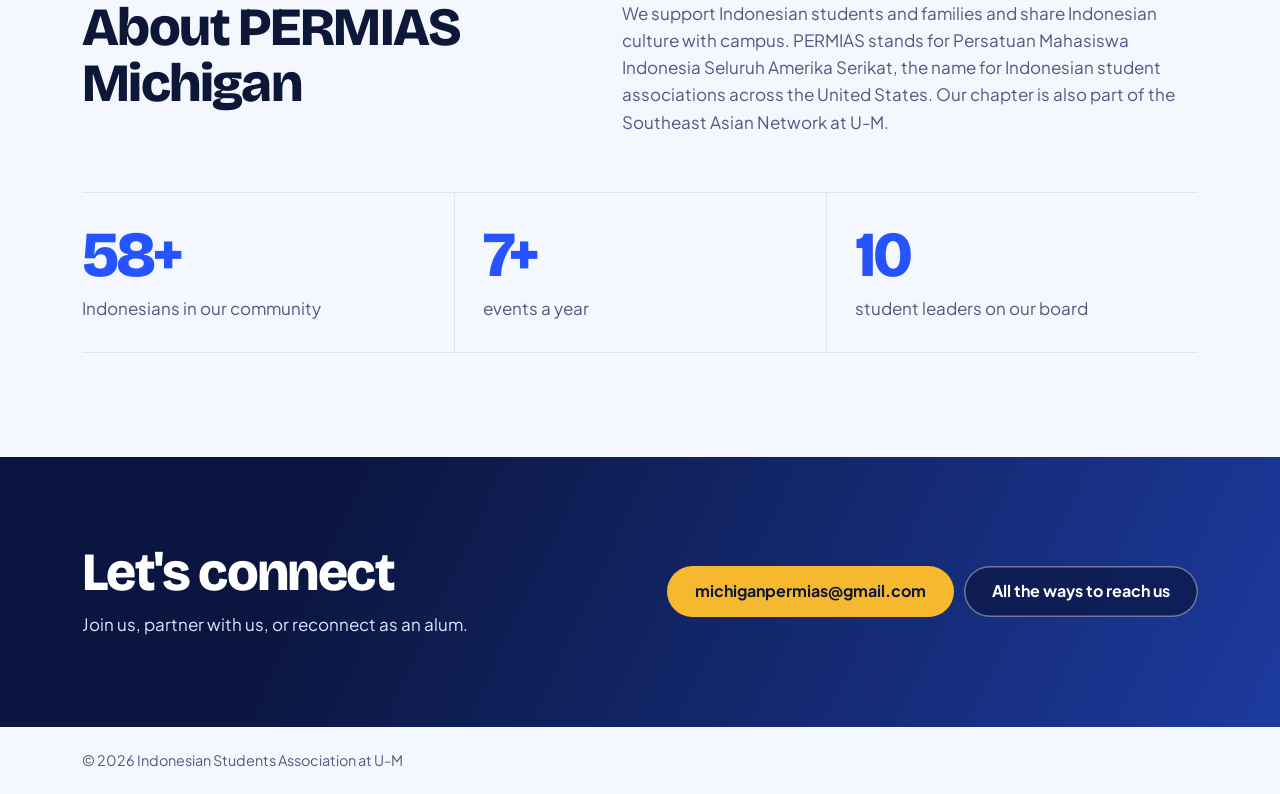
==== commit f0f2c908: "Redesign the Contact page to be more interactive Co-Authored-By: Claude Opus 5.5 <noreply@anthropic." ====
--- a/index.html
+++ b/index.html
@@ -21,7 +21,7 @@
 <link rel="preconnect" href="https://fonts.googleapis.com">
 <link rel="preconnect" href="https://fonts.gstatic.com" crossorigin>
 <link href="https://fonts.googleapis.com/css2?family=Bricolage+Grotesque:opsz,wght@12..96,600;12..96,800&family=Plus+Jakarta+Sans:wght@400;500;700&display=swap" rel="stylesheet">
-<link rel="stylesheet" href="css/styles.css?v=20261105a">
+<link rel="stylesheet" href="css/styles.css?v=20261105c">
 <script type="application/ld+json">
 {
   "@context": "https://schema.org",
@@ -104,7 +104,7 @@
 </section>
 </main>
 <footer id="site-foot"></footer>
-<script src="js/content.js?v=20261105a"></script>
-<script src="js/main.js?v=20261105a"></script>
+<script src="js/content.js?v=20261105c"></script>
+<script src="js/main.js?v=20261105c"></script>
 </body>
 </html>
--- a/css/styles.css
+++ b/css/styles.css
@@ -405,22 +405,55 @@
 
 blockquote{isolation:isolate}
 blockquote .batik{z-index:-1}
-.reach-mail{position:relative;overflow:hidden;display:flex;align-items:center;justify-content:space-between;gap:30px;flex-wrap:wrap;padding:44px;border-radius:28px;background:linear-gradient(115deg,var(--night) 25%,#1C3A9E);color:#fff}
-.reach-mail>div{position:relative;min-width:0}
-.reach-mail p{margin-top:8px;color:#DDE5FF}
-.reach-address{display:inline-block;margin-top:18px;color:var(--gold);font-family:"Bricolage Grotesque",sans-serif;font-weight:800;font-size:clamp(1.25rem,3.4vw,2.2rem);letter-spacing:-.015em;overflow-wrap:anywhere}
-.reach-actions{display:flex;flex-wrap:wrap;gap:10px}
-.reach-sec{padding-top:0}
-.reach-sec h2{margin-bottom:24px}
-.reach-grid{display:grid;grid-template-columns:repeat(2,1fr);gap:16px}
-.reach-tile{display:flex;flex-direction:column;padding:28px;border-radius:22px;background:#fff;box-shadow:inset 0 0 0 1px var(--line);color:var(--ink);text-decoration:none;transition:box-shadow .25s,transform .25s var(--ease)}
-.reach-tile:hover,.reach-tile:focus-visible{box-shadow:inset 0 0 0 2px var(--blue);transform:translateY(-3px)}
-.reach-tile strong{font-family:"Bricolage Grotesque",sans-serif;font-size:1.6rem;font-weight:800;letter-spacing:-.015em}
-.reach-handle{margin-top:4px;font-weight:700;color:var(--blue);overflow-wrap:anywhere}
-.reach-note{margin-top:12px;color:var(--soft)}
-.reach-list{border-top:1px solid var(--line)}
-.reach-list a{display:flex;justify-content:space-between;gap:8px 24px;flex-wrap:wrap;padding:20px 4px;border-bottom:1px solid var(--line);color:var(--ink);text-decoration:none;transition:padding .25s var(--ease),color .2s}
-.reach-list a:hover,.reach-list a:focus-visible{padding-left:12px;color:var(--blue)}
-.reach-list b{font-size:1.1rem}
-.reach-list span{color:var(--soft)}
-@media (max-width:700px){.reach-mail{padding:30px 24px}.reach-grid{grid-template-columns:1fr}.reach-list a{flex-direction:column}}
+.sr{position:absolute;width:1px;height:1px;overflow:hidden;clip-path:inset(50%)}
+.talk{background:var(--night);color:#fff}
+.talk-hero{position:relative;overflow:hidden;background:radial-gradient(90% 120% at 85% 0,#1C3A9E 0,var(--night) 68%);touch-action:pan-y}
+.talk-hero::after{content:"";position:absolute;inset:auto 0 0;height:130px;background:linear-gradient(transparent,var(--night));pointer-events:none}
+.talk-hero .wrap{position:relative;z-index:1;padding-block:96px 76px}
+.talk-hero h1{font-size:clamp(3.4rem,10vw,8rem);line-height:.95;animation:fade .9s var(--ease) both}
+.talk-hero>.wrap>p:not(.talk-hint){margin-top:18px;max-width:46ch;font-size:1.2rem;color:#DDE5FF;animation:fade .9s var(--ease) .1s both}
+.talk-email{display:block;position:relative;max-width:100%;margin-top:46px;padding:0;border:0;background:none;color:var(--gold);font:800 clamp(1.3rem,6vw,4.6rem)/1.1 "Bricolage Grotesque",sans-serif;letter-spacing:-.025em;text-align:left;cursor:copy;animation:fade .9s var(--ease) .2s both}
+.talk-email span{position:relative;display:inline-block;padding-bottom:10px}
+.talk-email span::after{content:"";position:absolute;left:0;right:0;bottom:0;height:4px;border-radius:4px;background:var(--gold);transform:scaleX(.12);transform-origin:left;transition:transform .5s var(--ease)}
+.talk-email:hover span::after,.talk-email:focus-visible span::after,.talk-email.copied span::after{transform:scaleX(1)}
+.talk-email.copied{color:#fff}
+.talk-email.copied span::after{background:#fff}
+.talk-hint{margin-top:12px;color:#BCC8EE;font-weight:500}
+.talk-write{display:grid;grid-template-columns:minmax(0,1fr) minmax(0,1.15fr);gap:56px;align-items:center;padding-block:88px}
+.talk-ask h2{margin-bottom:26px;color:#fff}
+.talk-chips{display:flex;flex-wrap:wrap;gap:10px}
+.chip{padding:13px 20px;border:0;border-radius:99px;background:#ffffff14;box-shadow:inset 0 0 0 1px #ffffff40;color:#fff;font:700 1rem "Plus Jakarta Sans",sans-serif;cursor:pointer;transition:background .2s,color .2s,transform .25s var(--ease)}
+.chip:hover{background:#ffffff26;transform:translateY(-2px)}
+.chip[aria-pressed="true"]{background:var(--gold);box-shadow:none;color:var(--night)}
+.letter{padding:30px 32px;border-radius:26px;background:#fff;color:var(--ink);box-shadow:0 30px 70px #00000055;transform:rotate(1deg);transition:transform .5s var(--ease)}
+.letter:hover,.letter:focus-within{transform:none}
+.letter-line{display:grid;grid-template-columns:72px minmax(0,1fr);gap:8px;padding:11px 0;border-bottom:1px solid var(--line)}
+.letter-line span{color:var(--soft)}
+.letter-line b{overflow-wrap:anywhere}
+.flip{animation:fade .45s var(--ease) both}
+.letter-msg{display:block;margin-top:14px}
+.letter-msg textarea{display:block;width:100%;min-height:150px;padding:6px 0;border:0;background:none;color:var(--ink);font:inherit;line-height:1.55;resize:vertical}
+.letter-msg textarea:focus,.letter-name input:focus{outline:none}
+.letter-name{display:grid;grid-template-columns:72px minmax(0,1fr);gap:8px;align-items:center;padding:11px 0;border-top:1px solid var(--line);color:var(--soft)}
+.letter-name input{min-width:0;padding:0;border:0;background:none;color:var(--ink);font:700 1rem "Plus Jakarta Sans",sans-serif}
+.letter:focus-within{box-shadow:0 30px 70px #00000055,0 0 0 3px var(--gold)}
+.letter-foot{display:flex;align-items:center;flex-wrap:wrap;gap:12px 16px;margin-top:14px}
+.letter-foot small{color:var(--soft);font-size:.92rem}
+.talk-social{padding-block:0 96px}
+.talk-social h2{margin-bottom:26px;color:#fff}
+.social-rows{border-top:1px solid #ffffff33}
+.social-row{position:relative;display:flex;align-items:center;justify-content:space-between;gap:12px 32px;padding:26px 8px;border-bottom:1px solid #ffffff33;color:#fff;text-decoration:none;overflow:hidden;isolation:isolate;transition:color .25s,padding .45s var(--ease)}
+.social-row::before{content:"";position:absolute;inset:0;z-index:-1;background:var(--gold);transform:scaleX(0);transform-origin:left;transition:transform .5s var(--ease)}
+.social-row:hover,.social-row:focus-visible{color:var(--night);padding-inline:26px}
+.social-row:hover::before,.social-row:focus-visible::before{transform:scaleX(1)}
+.social-row strong{font:800 clamp(2rem,6vw,4.4rem)/1 "Bricolage Grotesque",sans-serif;letter-spacing:-.03em}
+.social-meta{display:flex;flex-direction:column;align-items:flex-end;gap:2px;text-align:right}
+.social-meta span{color:#BCC8EE;transition:color .25s}
+.social-row:hover .social-meta span,.social-row:focus-visible .social-meta span{color:var(--night)}
+.social-thumb{display:none}
+.social-float{position:fixed;left:0;top:0;z-index:20;width:300px;height:200px;object-fit:cover;border-radius:18px;box-shadow:0 24px 60px #00000066;opacity:0;pointer-events:none;transition:opacity .25s}
+.social-float.on{opacity:1}
+@media (hover:none),(max-width:700px){.social-row{display:grid;grid-template-columns:minmax(0,1fr) 92px;gap:4px 16px;padding:20px 4px}.social-row:hover,.social-row:focus-visible{padding-inline:12px}.social-row strong{font-size:clamp(1.8rem,8vw,3rem)}.social-meta{grid-area:2/1;align-items:flex-start;text-align:left}.social-meta span{display:none}.social-thumb{display:block;grid-area:1/2/3/3;width:92px;height:68px;object-fit:cover;border-radius:12px}}
+@media (max-width:480px){.letter-line,.letter-name{grid-template-columns:62px minmax(0,1fr);gap:8px}.letter-line b{font-size:.9rem}}
+@media (max-width:860px){.talk-write{grid-template-columns:1fr;gap:34px;padding-block:60px}.letter{transform:none;padding:24px 22px}.talk-hero .wrap{padding-block:64px 52px}.talk-social{padding-bottom:64px}}
+@media (prefers-reduced-motion:reduce){.letter,.chip,.social-row,.social-row::before,.talk-email span::after{transition:none}.letter{transform:none}}
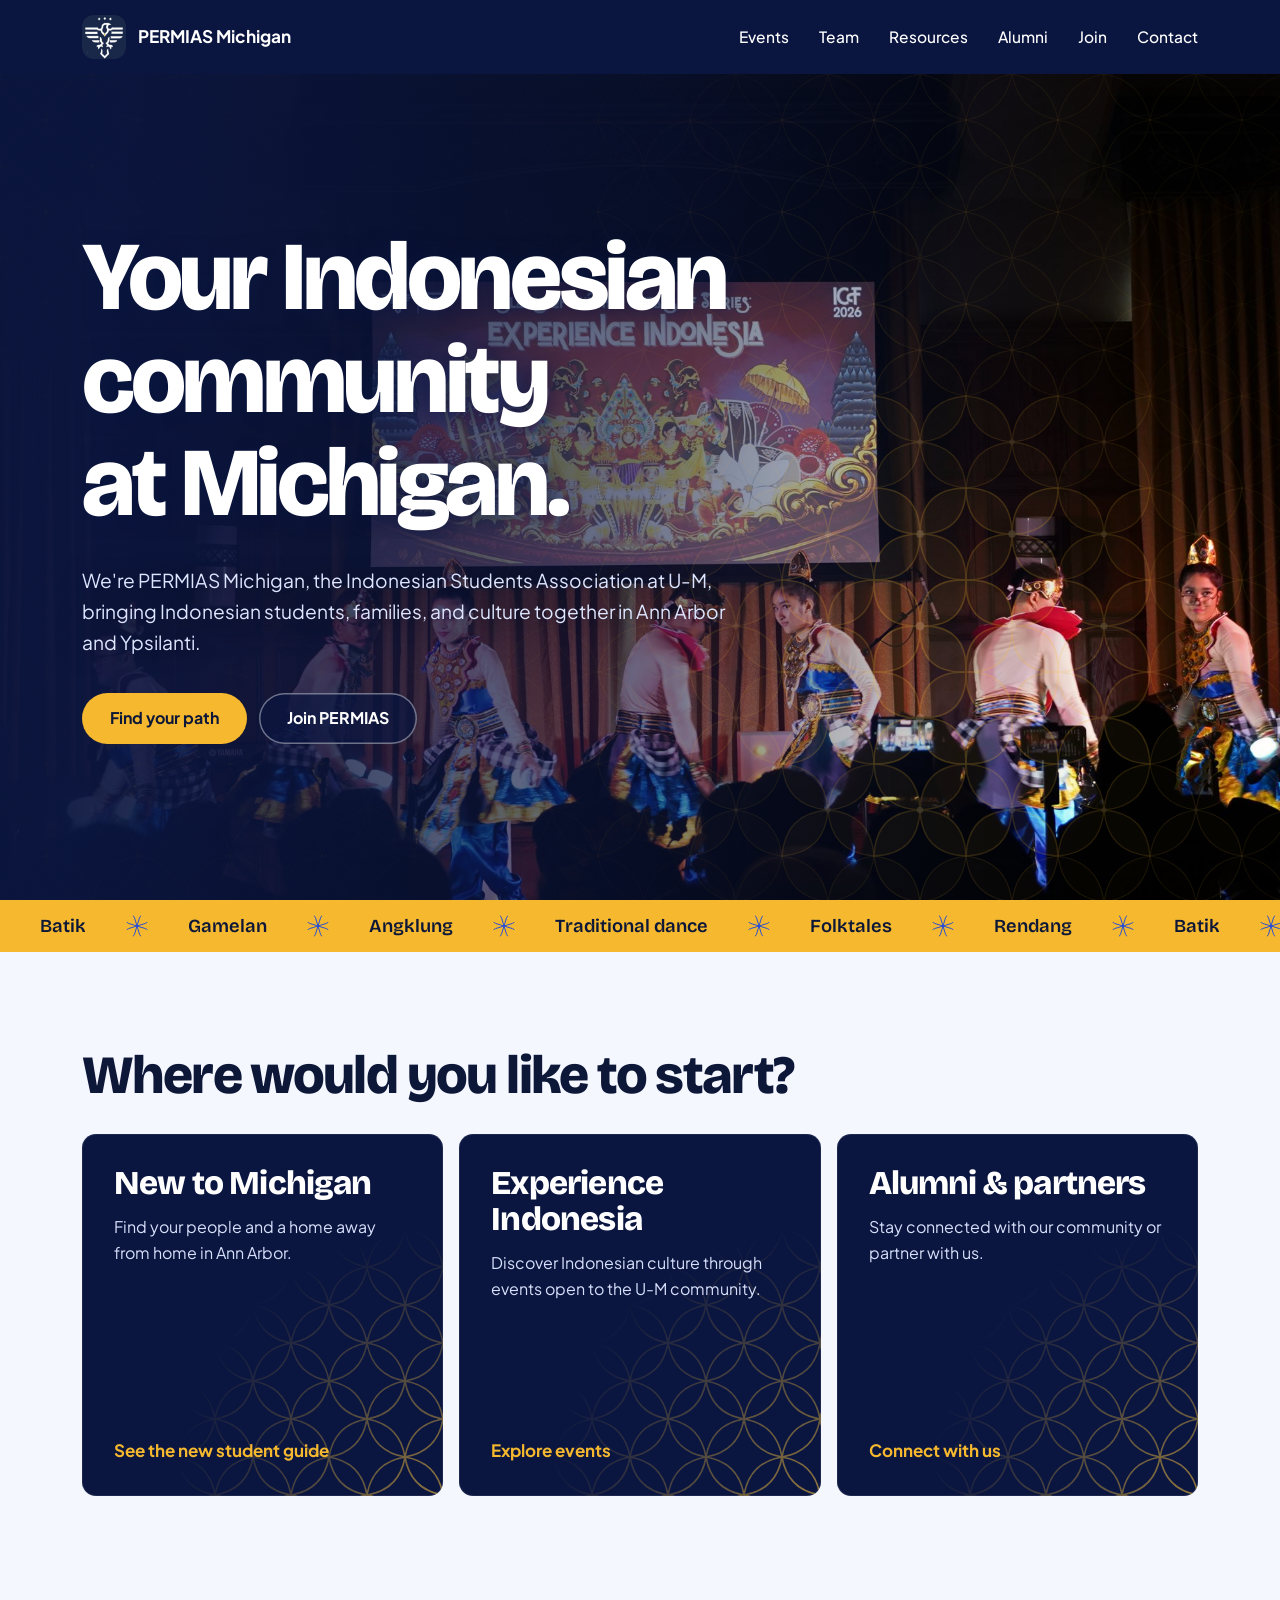
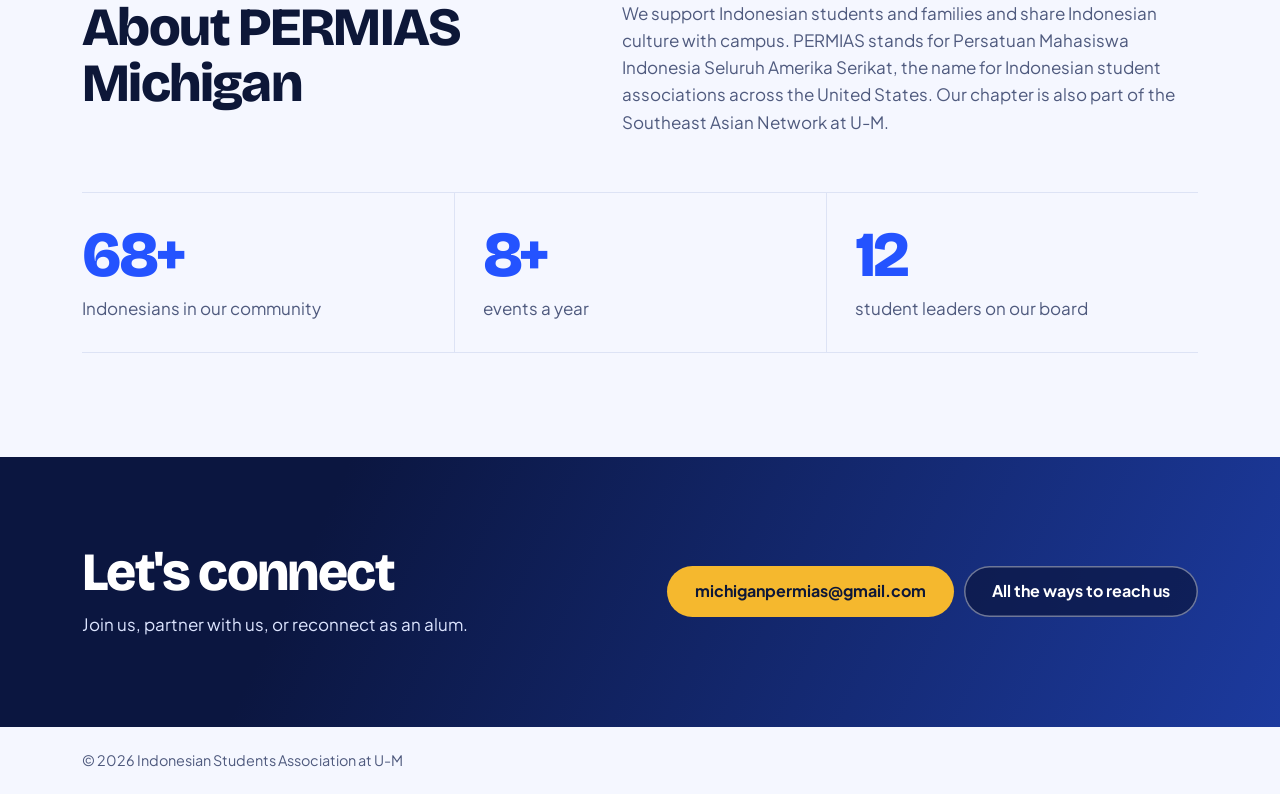
==== commit 469f8eae: "Add November upcoming events Co-Authored-By: Claude Opus 5.5 <noreply@anthropic.com> Claude-Session:" ====
--- a/index.html
+++ b/index.html
@@ -21,7 +21,7 @@
 <link rel="preconnect" href="https://fonts.googleapis.com">
 <link rel="preconnect" href="https://fonts.gstatic.com" crossorigin>
 <link href="https://fonts.googleapis.com/css2?family=Bricolage+Grotesque:opsz,wght@12..96,600;12..96,800&family=Plus+Jakarta+Sans:wght@400;500;700&display=swap" rel="stylesheet">
-<link rel="stylesheet" href="css/styles.css?v=20261105c">
+<link rel="stylesheet" href="css/styles.css?v=20261106a">
 <script type="application/ld+json">
 {
   "@context": "https://schema.org",
@@ -104,7 +104,7 @@
 </section>
 </main>
 <footer id="site-foot"></footer>
-<script src="js/content.js?v=20261105c"></script>
-<script src="js/main.js?v=20261105c"></script>
+<script src="js/content.js?v=20261106a"></script>
+<script src="js/main.js?v=20261106a"></script>
 </body>
 </html>
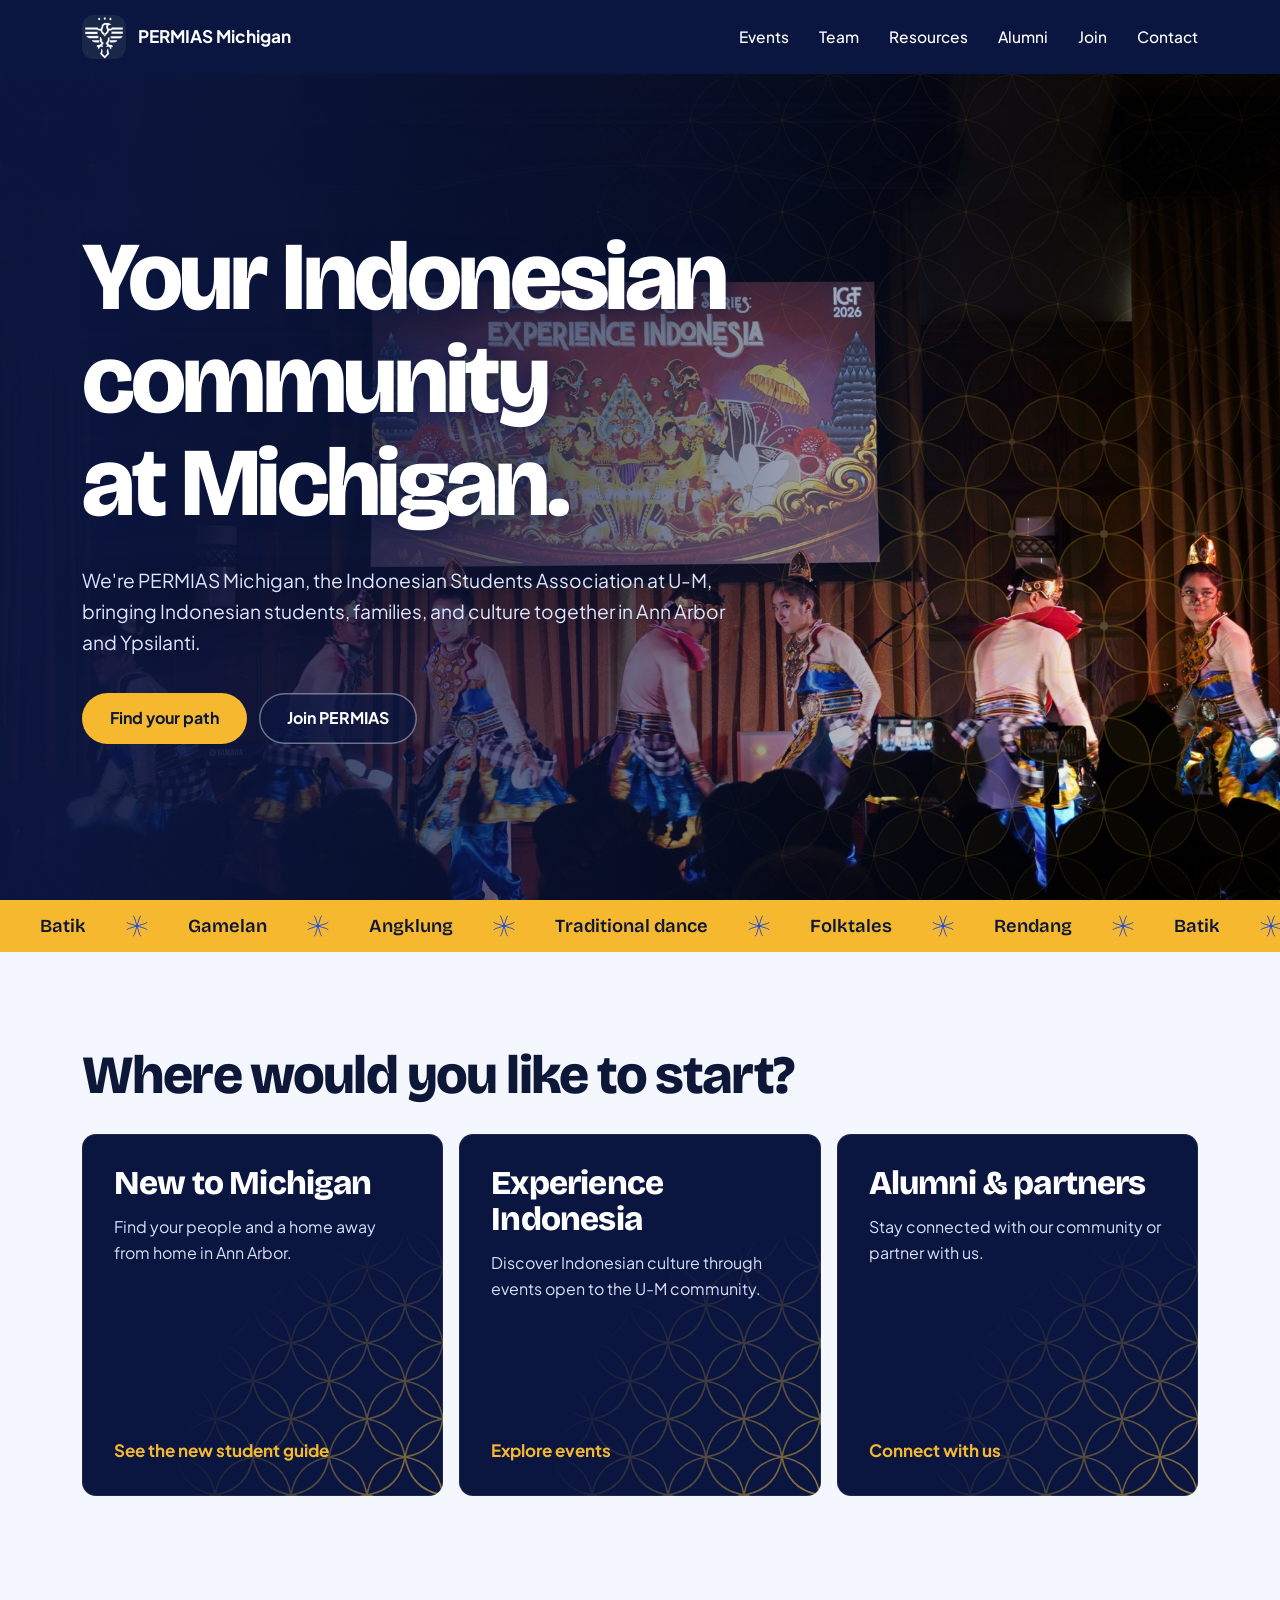
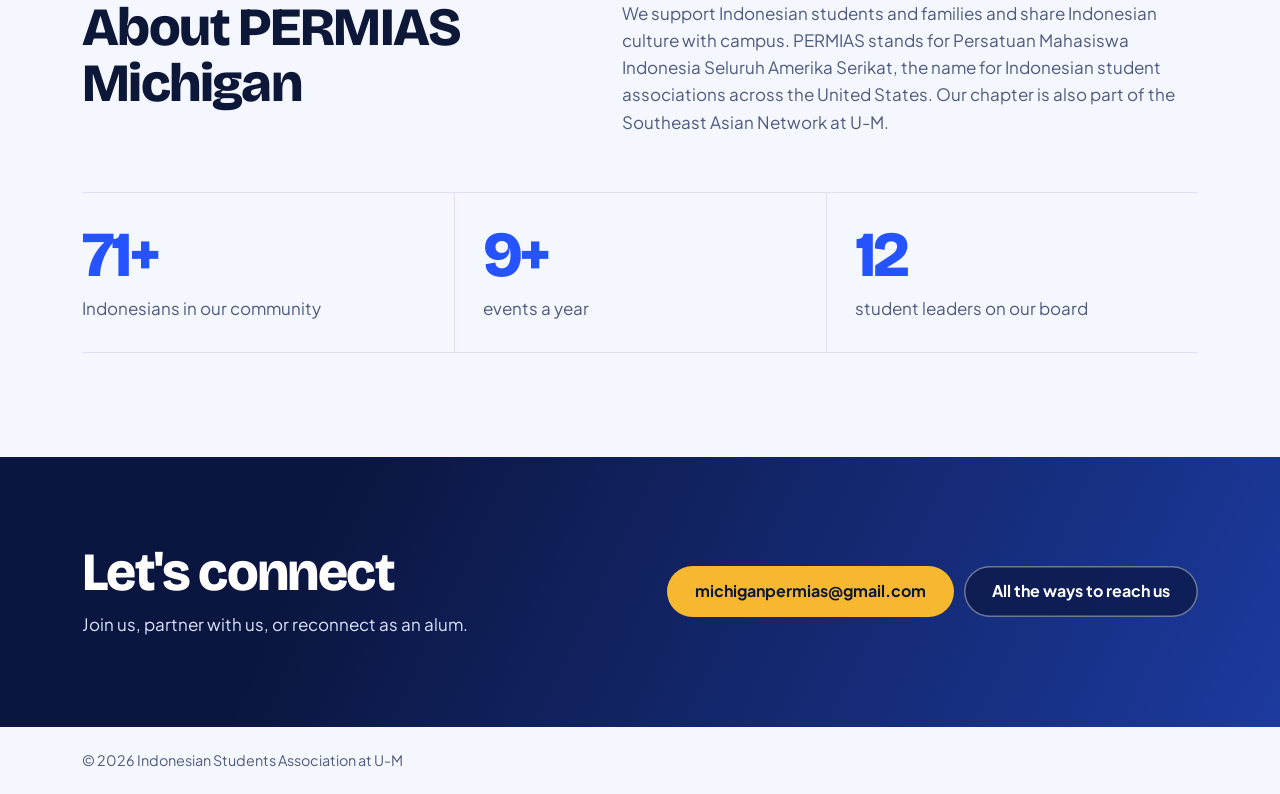
==== commit 38cfd0d4: "Add SEA Mixer time and description Co-Authored-By: Claude Opus 5.5 <noreply@anthropic.com> Claude-Se" ====
--- a/index.html
+++ b/index.html
@@ -21,7 +21,7 @@
 <link rel="preconnect" href="https://fonts.googleapis.com">
 <link rel="preconnect" href="https://fonts.gstatic.com" crossorigin>
 <link href="https://fonts.googleapis.com/css2?family=Bricolage+Grotesque:opsz,wght@12..96,600;12..96,800&family=Plus+Jakarta+Sans:wght@400;500;700&display=swap" rel="stylesheet">
-<link rel="stylesheet" href="css/styles.css?v=20261106a">
+<link rel="stylesheet" href="css/styles.css?v=20261106b">
 <script type="application/ld+json">
 {
   "@context": "https://schema.org",
@@ -104,7 +104,7 @@
 </section>
 </main>
 <footer id="site-foot"></footer>
-<script src="js/content.js?v=20261106a"></script>
-<script src="js/main.js?v=20261106a"></script>
+<script src="js/content.js?v=20261106b"></script>
+<script src="js/main.js?v=20261106b"></script>
 </body>
 </html>
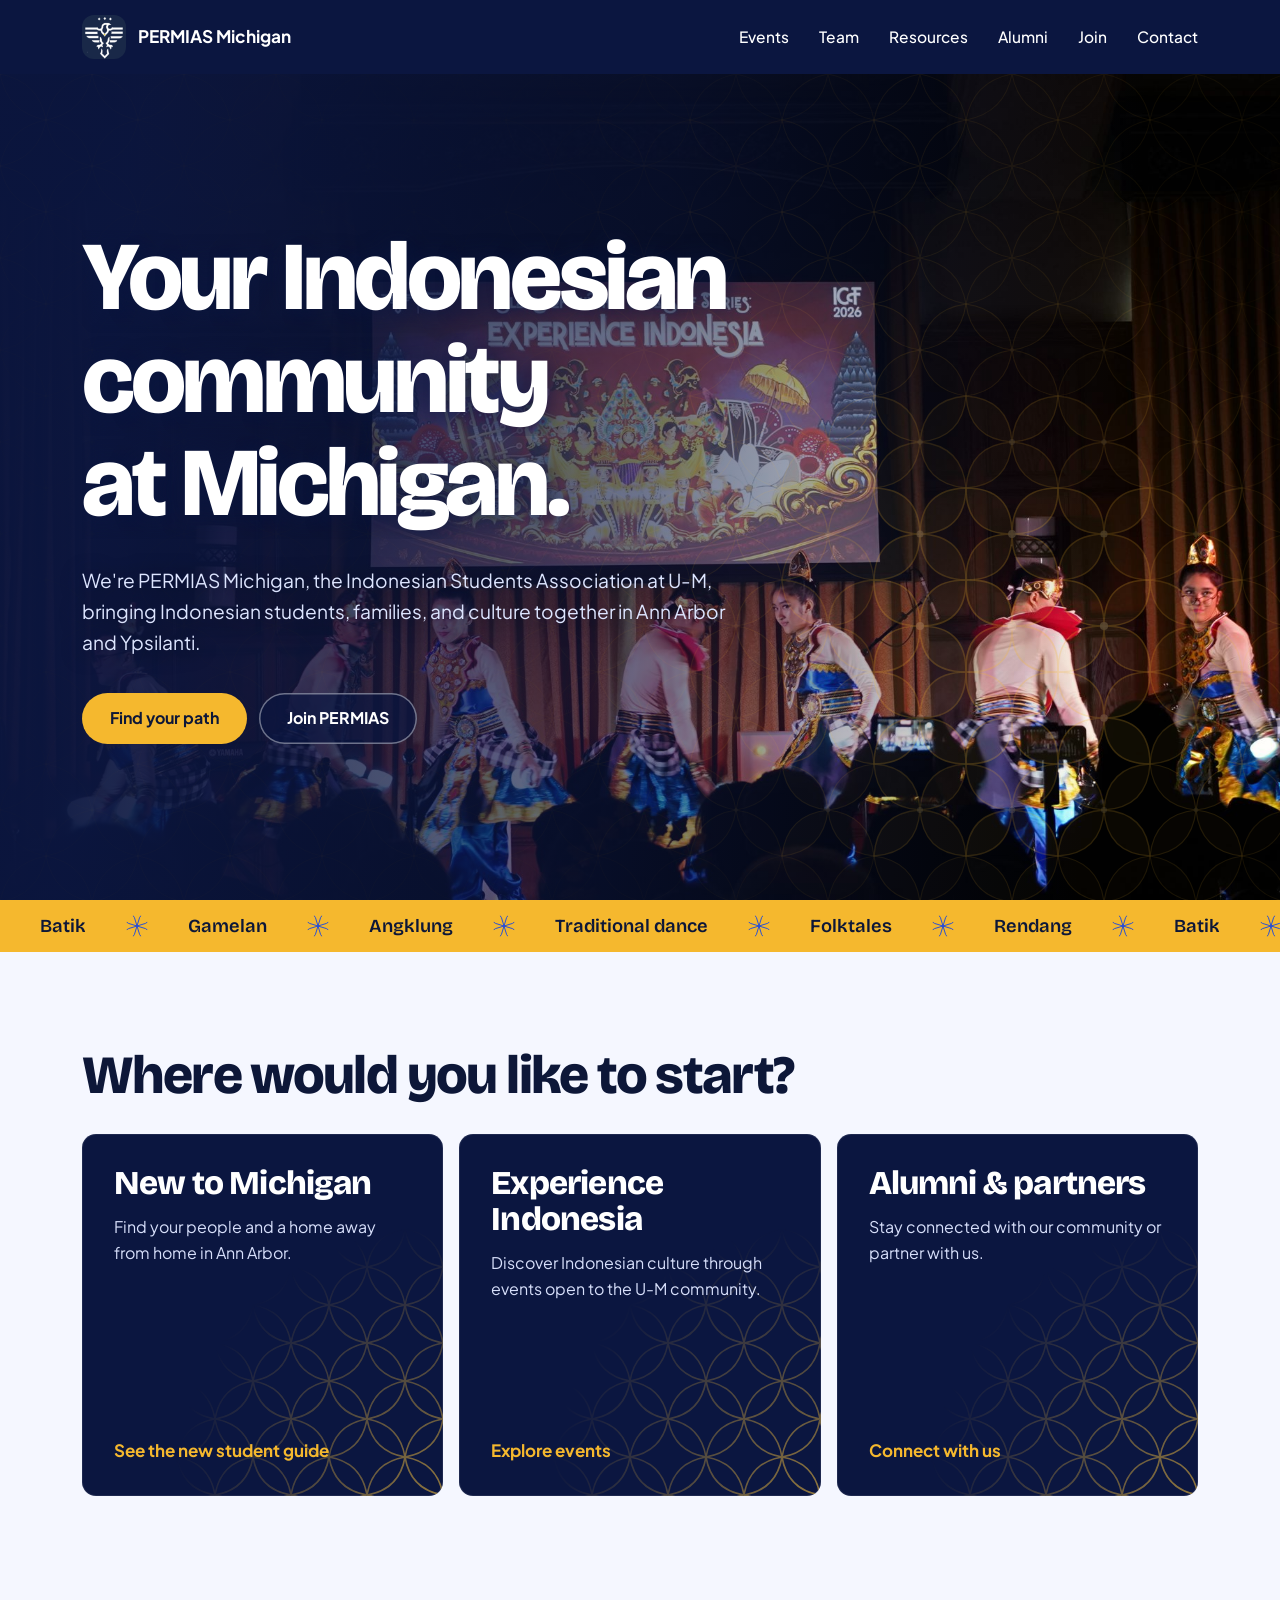
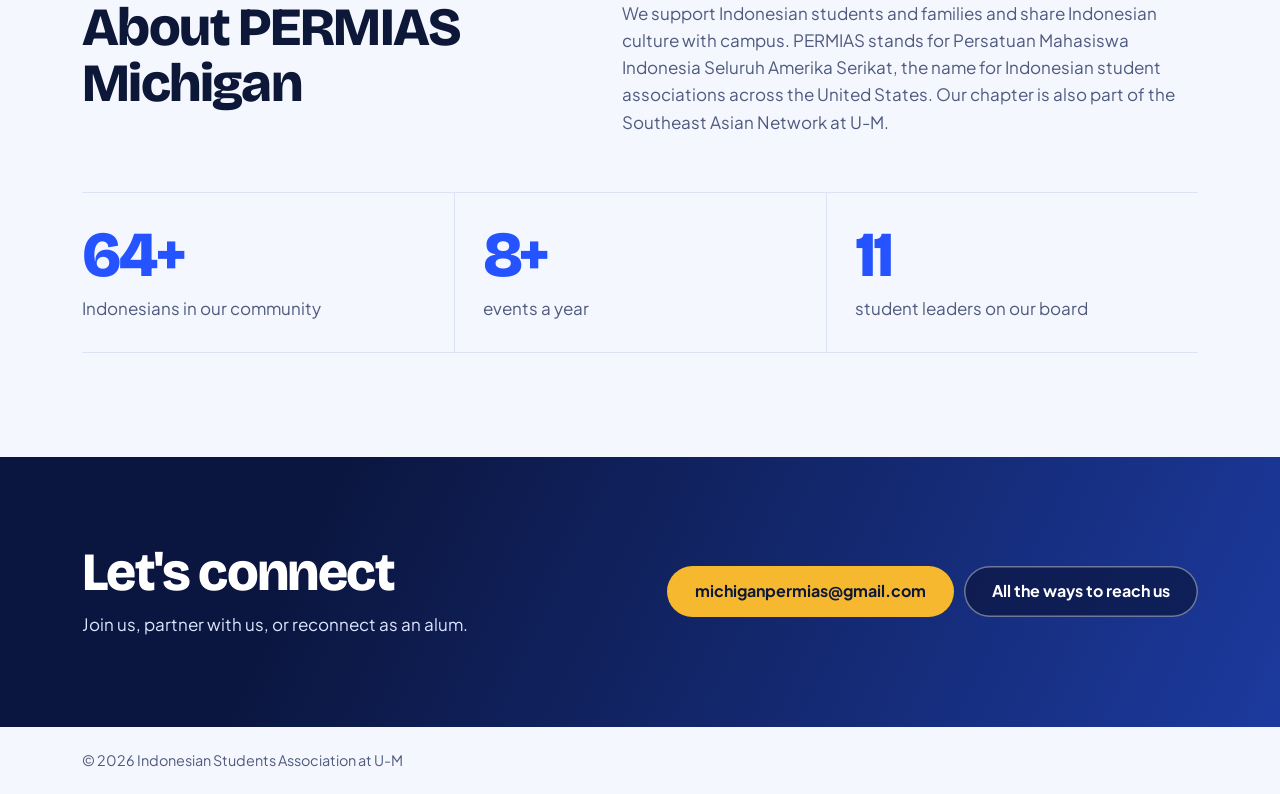
==== commit 24f4e8ea: "Show other upcoming events under the next event Co-Authored-By: Claude Opus 5.5 <noreply@anthropic.c" ====
--- a/index.html
+++ b/index.html
@@ -21,7 +21,7 @@
 <link rel="preconnect" href="https://fonts.googleapis.com">
 <link rel="preconnect" href="https://fonts.gstatic.com" crossorigin>
 <link href="https://fonts.googleapis.com/css2?family=Bricolage+Grotesque:opsz,wght@12..96,600;12..96,800&family=Plus+Jakarta+Sans:wght@400;500;700&display=swap" rel="stylesheet">
-<link rel="stylesheet" href="css/styles.css?v=20261106b">
+<link rel="stylesheet" href="css/styles.css?v=20261106c">
 <script type="application/ld+json">
 {
   "@context": "https://schema.org",
@@ -104,7 +104,7 @@
 </section>
 </main>
 <footer id="site-foot"></footer>
-<script src="js/content.js?v=20261106b"></script>
-<script src="js/main.js?v=20261106b"></script>
+<script src="js/content.js?v=20261106c"></script>
+<script src="js/main.js?v=20261106c"></script>
 </body>
 </html>
--- a/css/styles.css
+++ b/css/styles.css
@@ -307,6 +307,11 @@
 .next-kick{font-size:.9rem;font-weight:700;color:var(--gold-ink)}
 .next-title{font:800 1.4rem/1.2 "Bricolage Grotesque",sans-serif;text-decoration:none}
 .next-title:hover{text-decoration:underline}
+.next-more{display:flex;flex-wrap:wrap;align-items:center;gap:6px 22px;padding-block:12px 18px;border-top:1px solid var(--line);font-size:.92rem}
+.next-more span{color:var(--soft);font-weight:600}
+.next-more a{color:var(--ink);text-decoration:none}
+.next-more a b{color:var(--blue);margin-right:2px}
+.next-more a:hover{text-decoration:underline}
 .cal-links{display:flex;flex-wrap:wrap;gap:8px}
 .btn.cal{padding:11px 18px;background:#fff;color:var(--ink);box-shadow:inset 0 0 0 1px var(--line);font-size:.92rem}
 .btn.cal:hover{box-shadow:inset 0 0 0 1px var(--blue)}
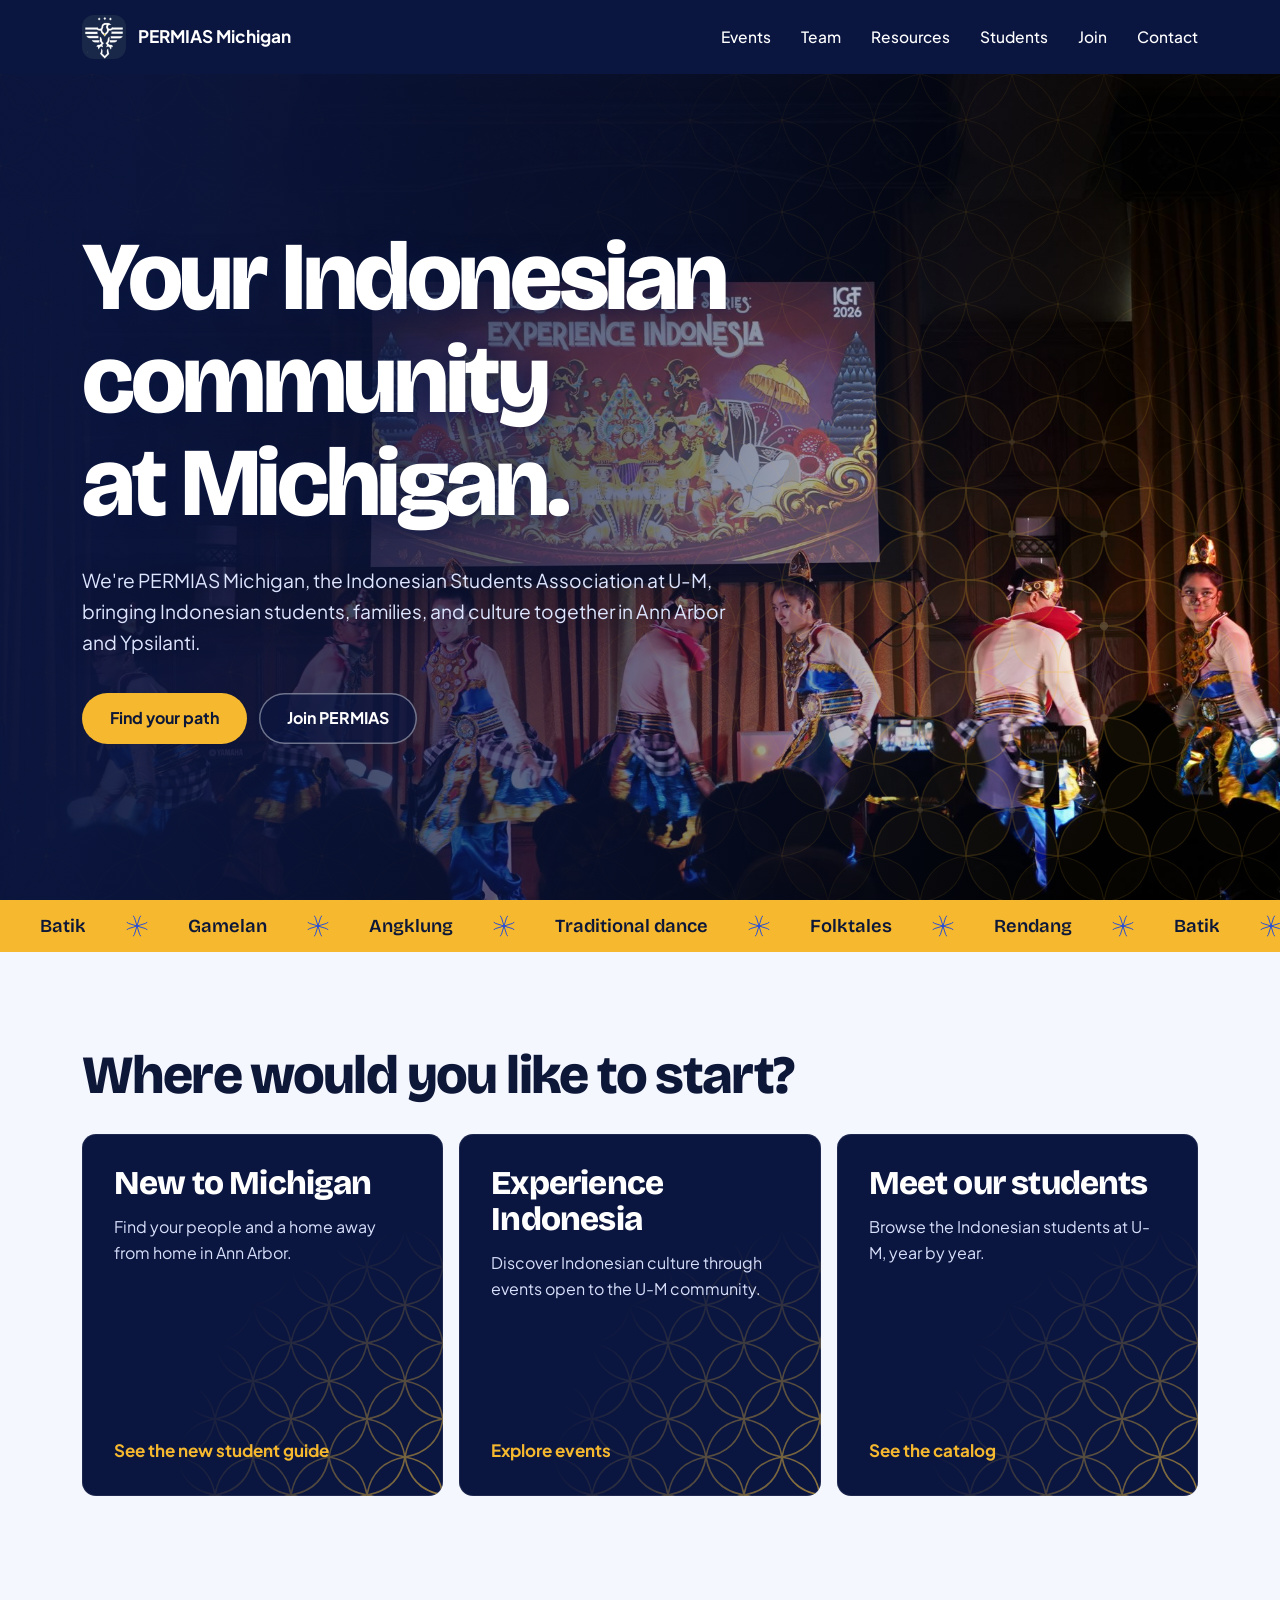
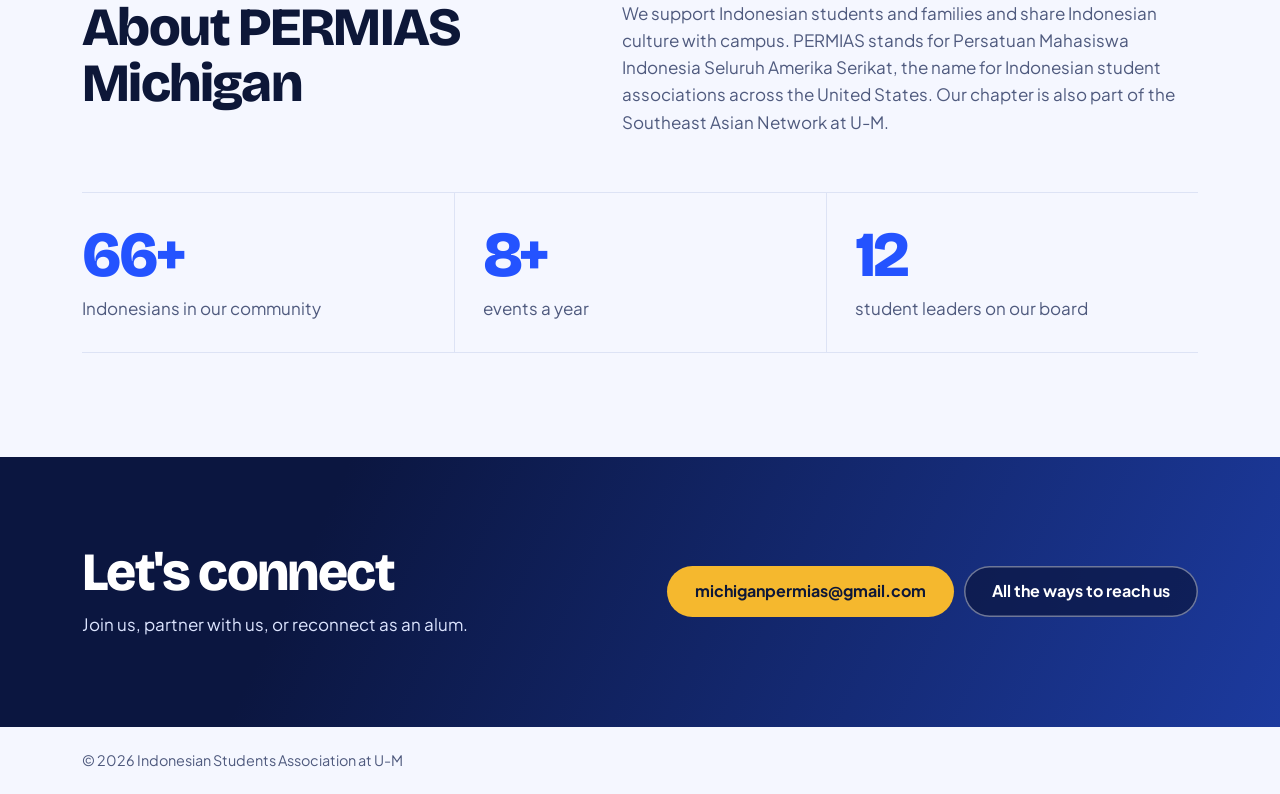
==== commit 22091aec: "Replace alumni network with a student catalog Co-Authored-By: Claude Opus 5.5 <noreply@anthropic.com" ====
--- a/index.html
+++ b/index.html
@@ -21,7 +21,7 @@
 <link rel="preconnect" href="https://fonts.googleapis.com">
 <link rel="preconnect" href="https://fonts.gstatic.com" crossorigin>
 <link href="https://fonts.googleapis.com/css2?family=Bricolage+Grotesque:opsz,wght@12..96,600;12..96,800&family=Plus+Jakarta+Sans:wght@400;500;700&display=swap" rel="stylesheet">
-<link rel="stylesheet" href="css/styles.css?v=20261106c">
+<link rel="stylesheet" href="css/styles.css?v=20261106d">
 <script type="application/ld+json">
 {
   "@context": "https://schema.org",
@@ -83,10 +83,10 @@
         <p>Discover Indonesian culture through events open to the U-M community.</p>
         <span class="go">Explore events</span>
       </a>
-      <a class="path p-gold reveal" href="alumni.html">
-        <h3>Alumni &amp; partners</h3>
-        <p>Stay connected with our community or partner with us.</p>
-        <span class="go">Connect with us</span>
+      <a class="path p-gold reveal" href="students.html">
+        <h3>Meet our students</h3>
+        <p>Browse the Indonesian students at U-M, year by year.</p>
+        <span class="go">See the catalog</span>
       </a>
     </div>
   </div>
@@ -104,7 +104,7 @@
 </section>
 </main>
 <footer id="site-foot"></footer>
-<script src="js/content.js?v=20261106c"></script>
-<script src="js/main.js?v=20261106c"></script>
+<script src="js/content.js?v=20261106d"></script>
+<script src="js/main.js?v=20261106d"></script>
 </body>
 </html>
--- a/css/styles.css
+++ b/css/styles.css
@@ -462,3 +462,13 @@
 @media (max-width:480px){.letter-line,.letter-name{grid-template-columns:62px minmax(0,1fr);gap:8px}.letter-line b{font-size:.9rem}}
 @media (max-width:860px){.talk-write{grid-template-columns:1fr;gap:34px;padding-block:60px}.letter{transform:none;padding:24px 22px}.talk-hero .wrap{padding-block:64px 52px}.talk-social{padding-bottom:64px}}
 @media (prefers-reduced-motion:reduce){.letter,.chip,.social-row,.social-row::before,.talk-email span::after{transition:none}.letter{transform:none}}
+.cat-years{display:flex;flex-wrap:wrap;gap:10px;margin-bottom:22px}
+.cat-years .chip{background:#fff;box-shadow:inset 0 0 0 1px var(--line);color:var(--ink)}
+.cat-years .chip[aria-pressed="true"]{background:var(--night);box-shadow:none;color:#fff}
+.stu-list{display:grid;grid-template-columns:repeat(auto-fill,minmax(220px,1fr));gap:16px;margin-top:14px}
+.stu{padding:22px;border-radius:18px;background:#fff;box-shadow:inset 0 0 0 1px var(--line);transition:transform .25s var(--ease),box-shadow .25s}
+.stu:hover{transform:translateY(-3px);box-shadow:inset 0 0 0 2px var(--blue)}
+.stu-pic{display:grid;place-items:center;width:84px;height:84px;margin-bottom:14px;border-radius:50%;overflow:hidden;background:var(--night);color:var(--gold);font:800 1.7rem "Bricolage Grotesque",sans-serif}
+.stu-pic img{width:100%;height:100%;object-fit:cover}
+.stu h3{font-size:1.2rem;font-weight:800}
+.stu p{font-size:.95rem}
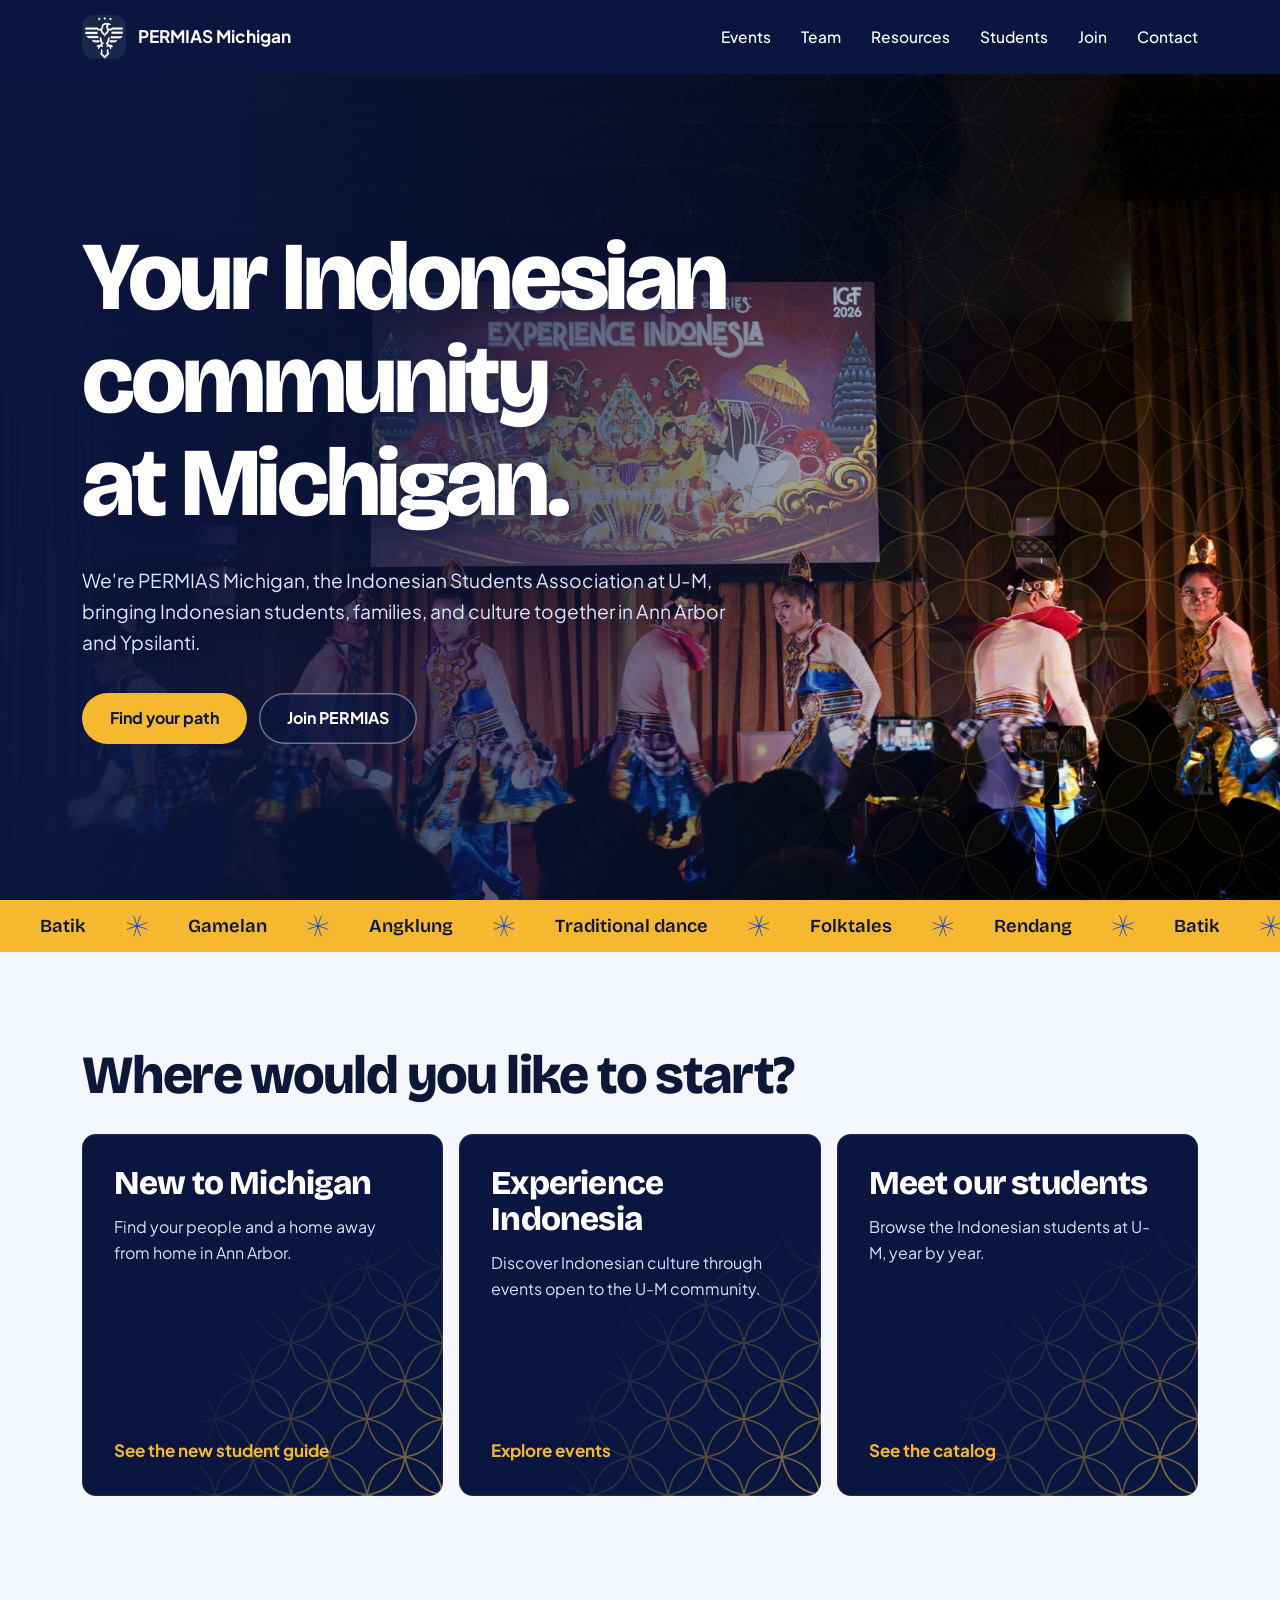
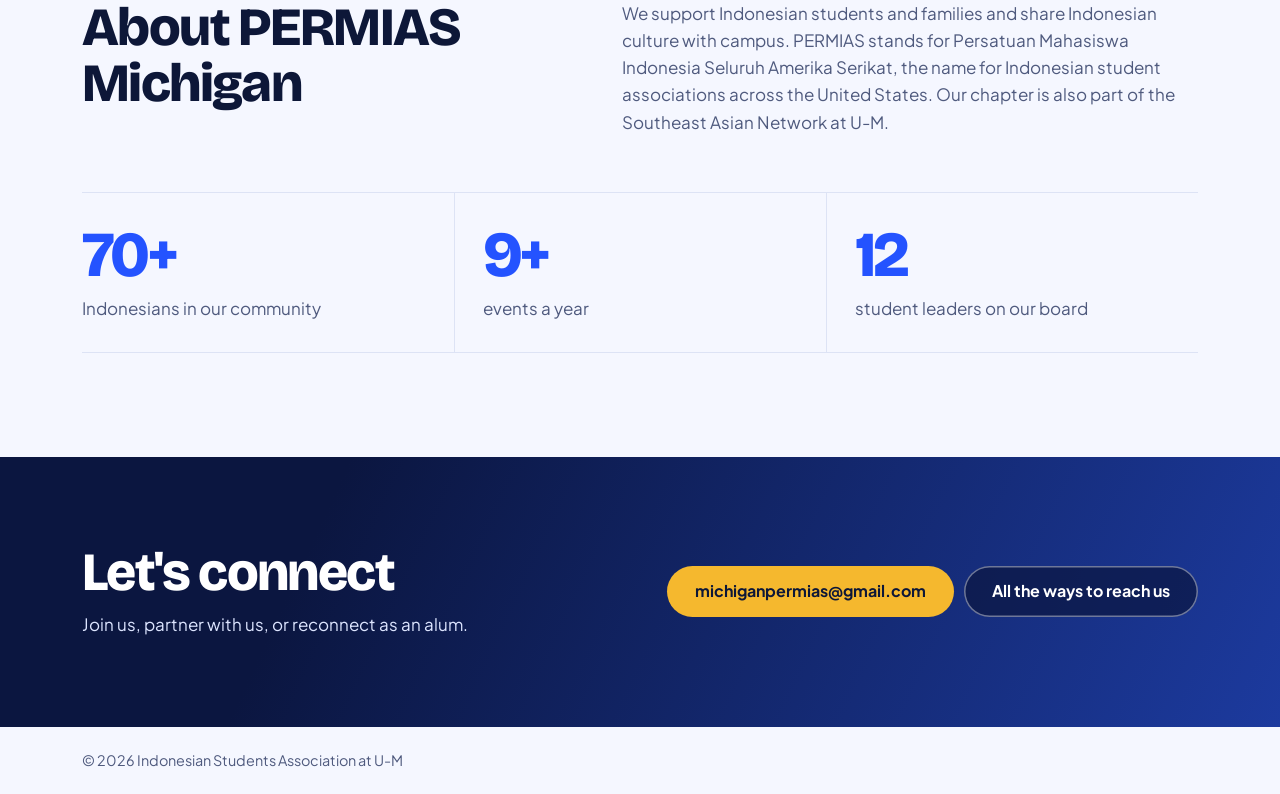
==== commit b24ddf59: "Add gamelan workshop posters, details, and registration Co-Authored-By: Claude Opus 5.5 <noreply@ant" ====
--- a/index.html
+++ b/index.html
@@ -21,7 +21,7 @@
 <link rel="preconnect" href="https://fonts.googleapis.com">
 <link rel="preconnect" href="https://fonts.gstatic.com" crossorigin>
 <link href="https://fonts.googleapis.com/css2?family=Bricolage+Grotesque:opsz,wght@12..96,600;12..96,800&family=Plus+Jakarta+Sans:wght@400;500;700&display=swap" rel="stylesheet">
-<link rel="stylesheet" href="css/styles.css?v=20261106d">
+<link rel="stylesheet" href="css/styles.css?v=20261106f">
 <script type="application/ld+json">
 {
   "@context": "https://schema.org",
@@ -104,7 +104,7 @@
 </section>
 </main>
 <footer id="site-foot"></footer>
-<script src="js/content.js?v=20261106d"></script>
-<script src="js/main.js?v=20261106d"></script>
+<script src="js/content.js?v=20261106f"></script>
+<script src="js/main.js?v=20261106f"></script>
 </body>
 </html>
--- a/css/styles.css
+++ b/css/styles.css
@@ -472,3 +472,13 @@
 .stu-pic img{width:100%;height:100%;object-fit:cover}
 .stu h3{font-size:1.2rem;font-weight:800}
 .stu p{font-size:.95rem}
+.reg-band{position:relative;overflow:hidden;display:flex;align-items:center;justify-content:space-between;gap:20px 32px;flex-wrap:wrap;margin:28px 0;padding:40px;border-radius:26px;background:linear-gradient(115deg,var(--night) 30%,#1C3A9E);color:#fff}
+.reg-band>:not(canvas){position:relative}
+.reg-band h2{color:var(--gold);font-size:clamp(1.8rem,4vw,2.8rem)}
+.reg-band p{margin-top:6px;color:#DDE5FF}
+.reg-btn{padding:20px 38px;font-size:1.2rem}
+.posters{display:grid;grid-template-columns:1fr 1fr;gap:18px;margin:28px 0}
+.posters a{display:block;border-radius:18px;overflow:hidden;box-shadow:0 14px 36px #0b164026;transition:transform .3s var(--ease)}
+.posters a:hover{transform:translateY(-4px)}
+.posters img{display:block;width:100%;height:auto}
+@media (max-width:700px){.reg-band{padding:28px 22px}.reg-btn{width:100%;text-align:center}.posters{grid-template-columns:1fr}}
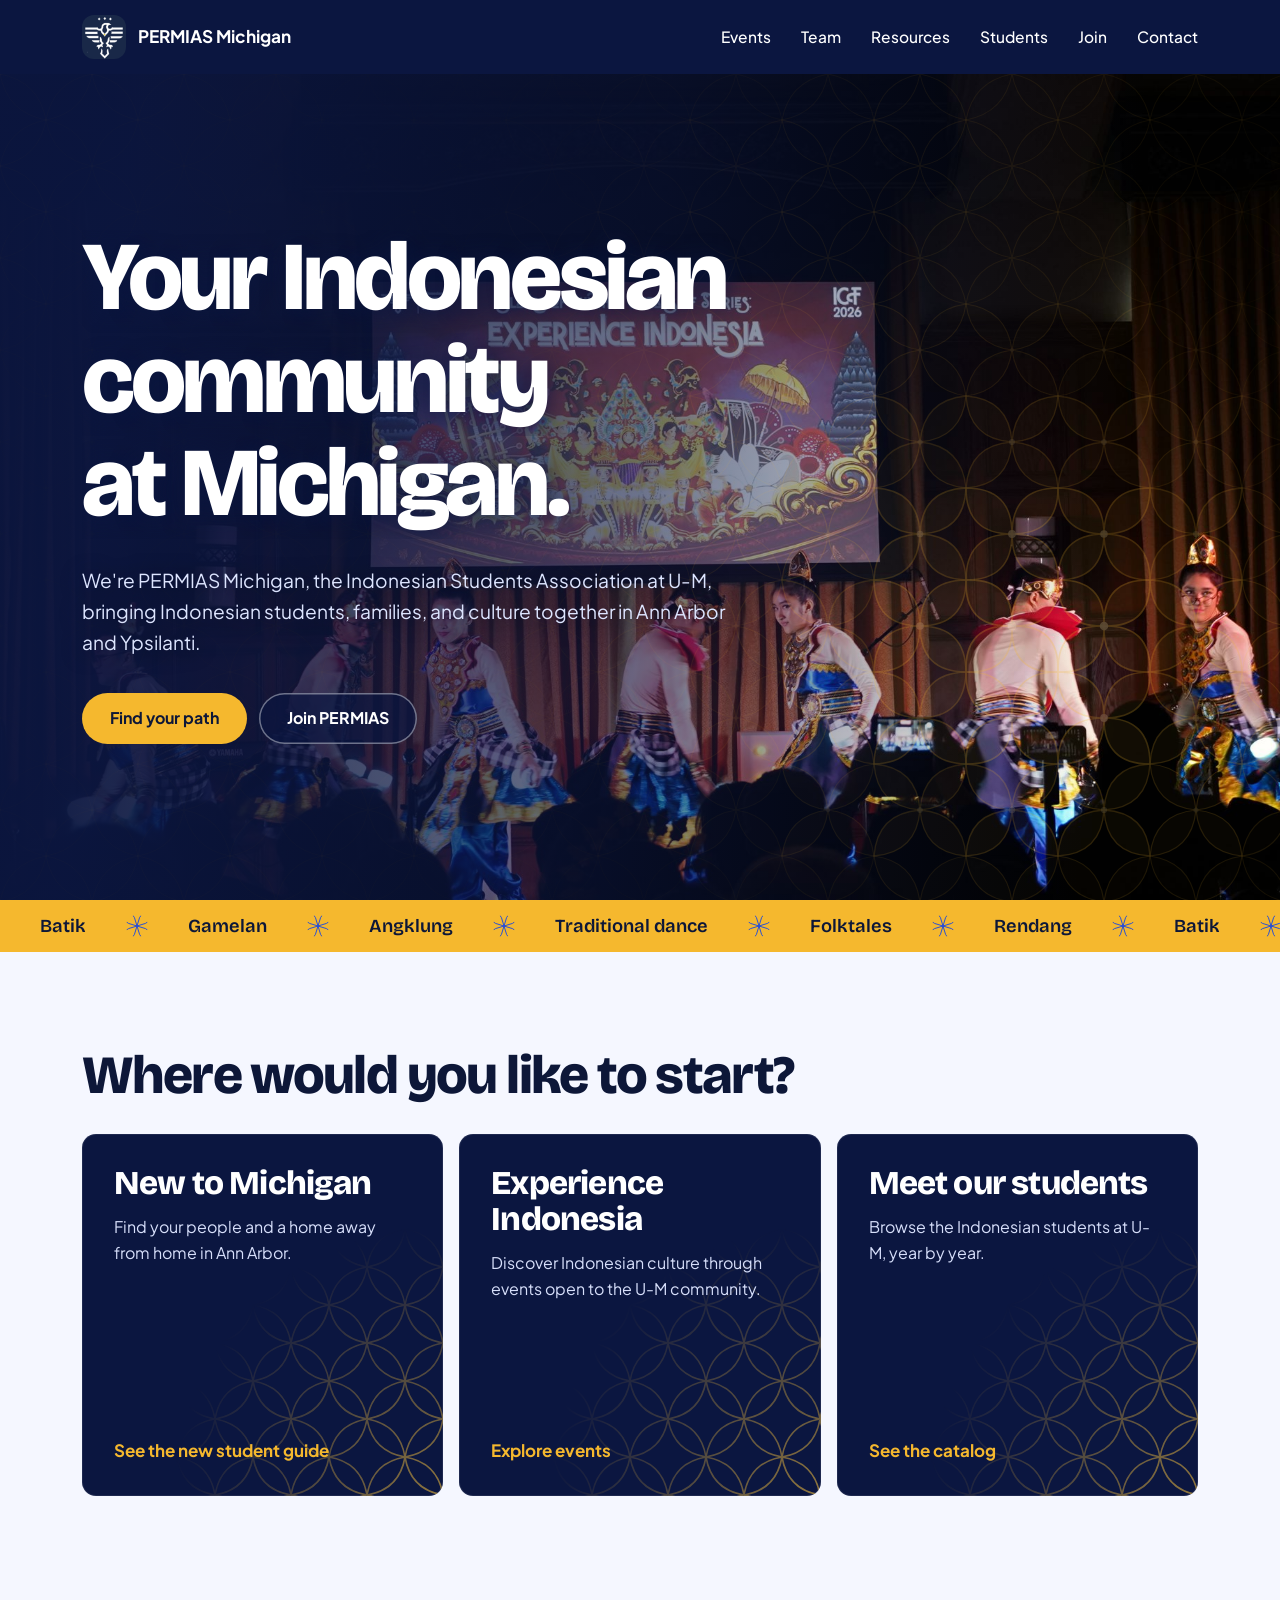
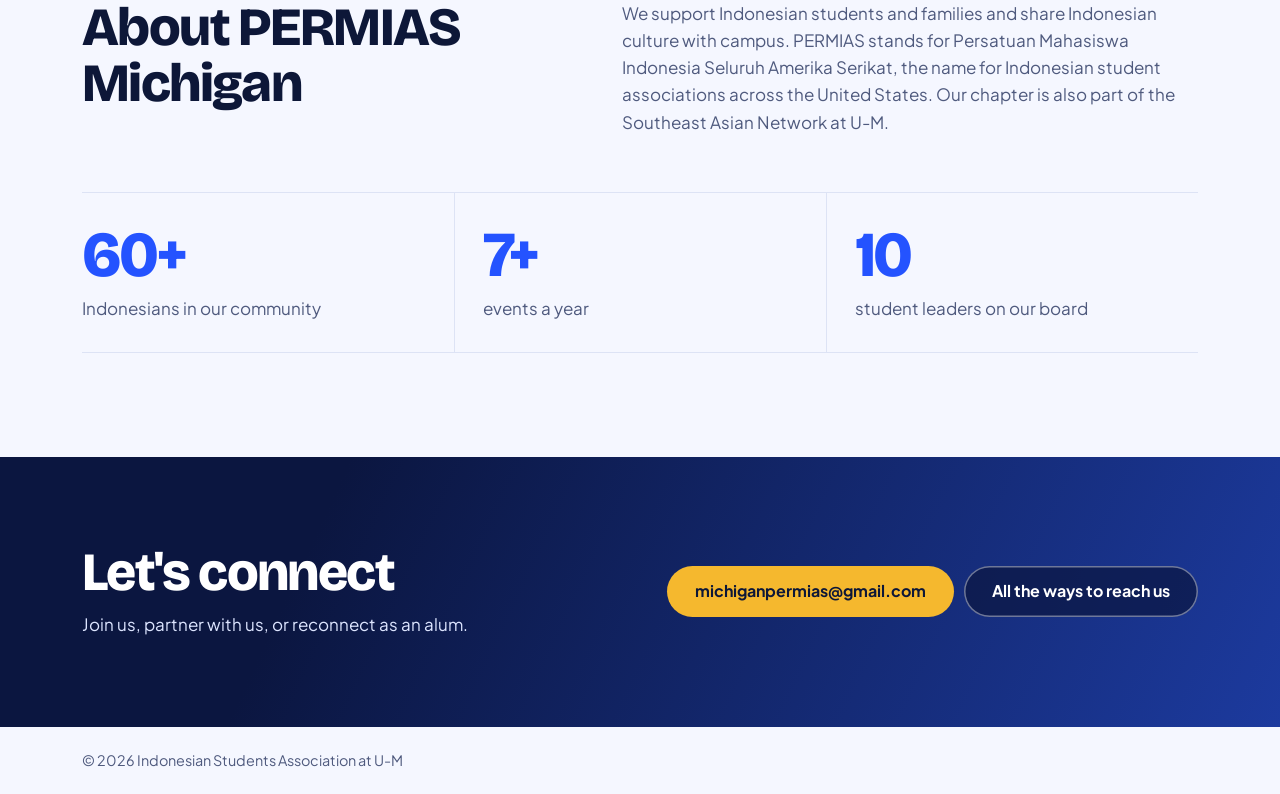
==== commit 0e61783e: "Describe the gamelan workshop Co-Authored-By: Claude Opus 5.5 <noreply@anthropic.com> Claude-Session" ====
--- a/index.html
+++ b/index.html
@@ -21,7 +21,7 @@
 <link rel="preconnect" href="https://fonts.googleapis.com">
 <link rel="preconnect" href="https://fonts.gstatic.com" crossorigin>
 <link href="https://fonts.googleapis.com/css2?family=Bricolage+Grotesque:opsz,wght@12..96,600;12..96,800&family=Plus+Jakarta+Sans:wght@400;500;700&display=swap" rel="stylesheet">
-<link rel="stylesheet" href="css/styles.css?v=20261106f">
+<link rel="stylesheet" href="css/styles.css?v=20261106g">
 <script type="application/ld+json">
 {
   "@context": "https://schema.org",
@@ -104,7 +104,7 @@
 </section>
 </main>
 <footer id="site-foot"></footer>
-<script src="js/content.js?v=20261106f"></script>
-<script src="js/main.js?v=20261106f"></script>
+<script src="js/content.js?v=20261106g"></script>
+<script src="js/main.js?v=20261106g"></script>
 </body>
 </html>
